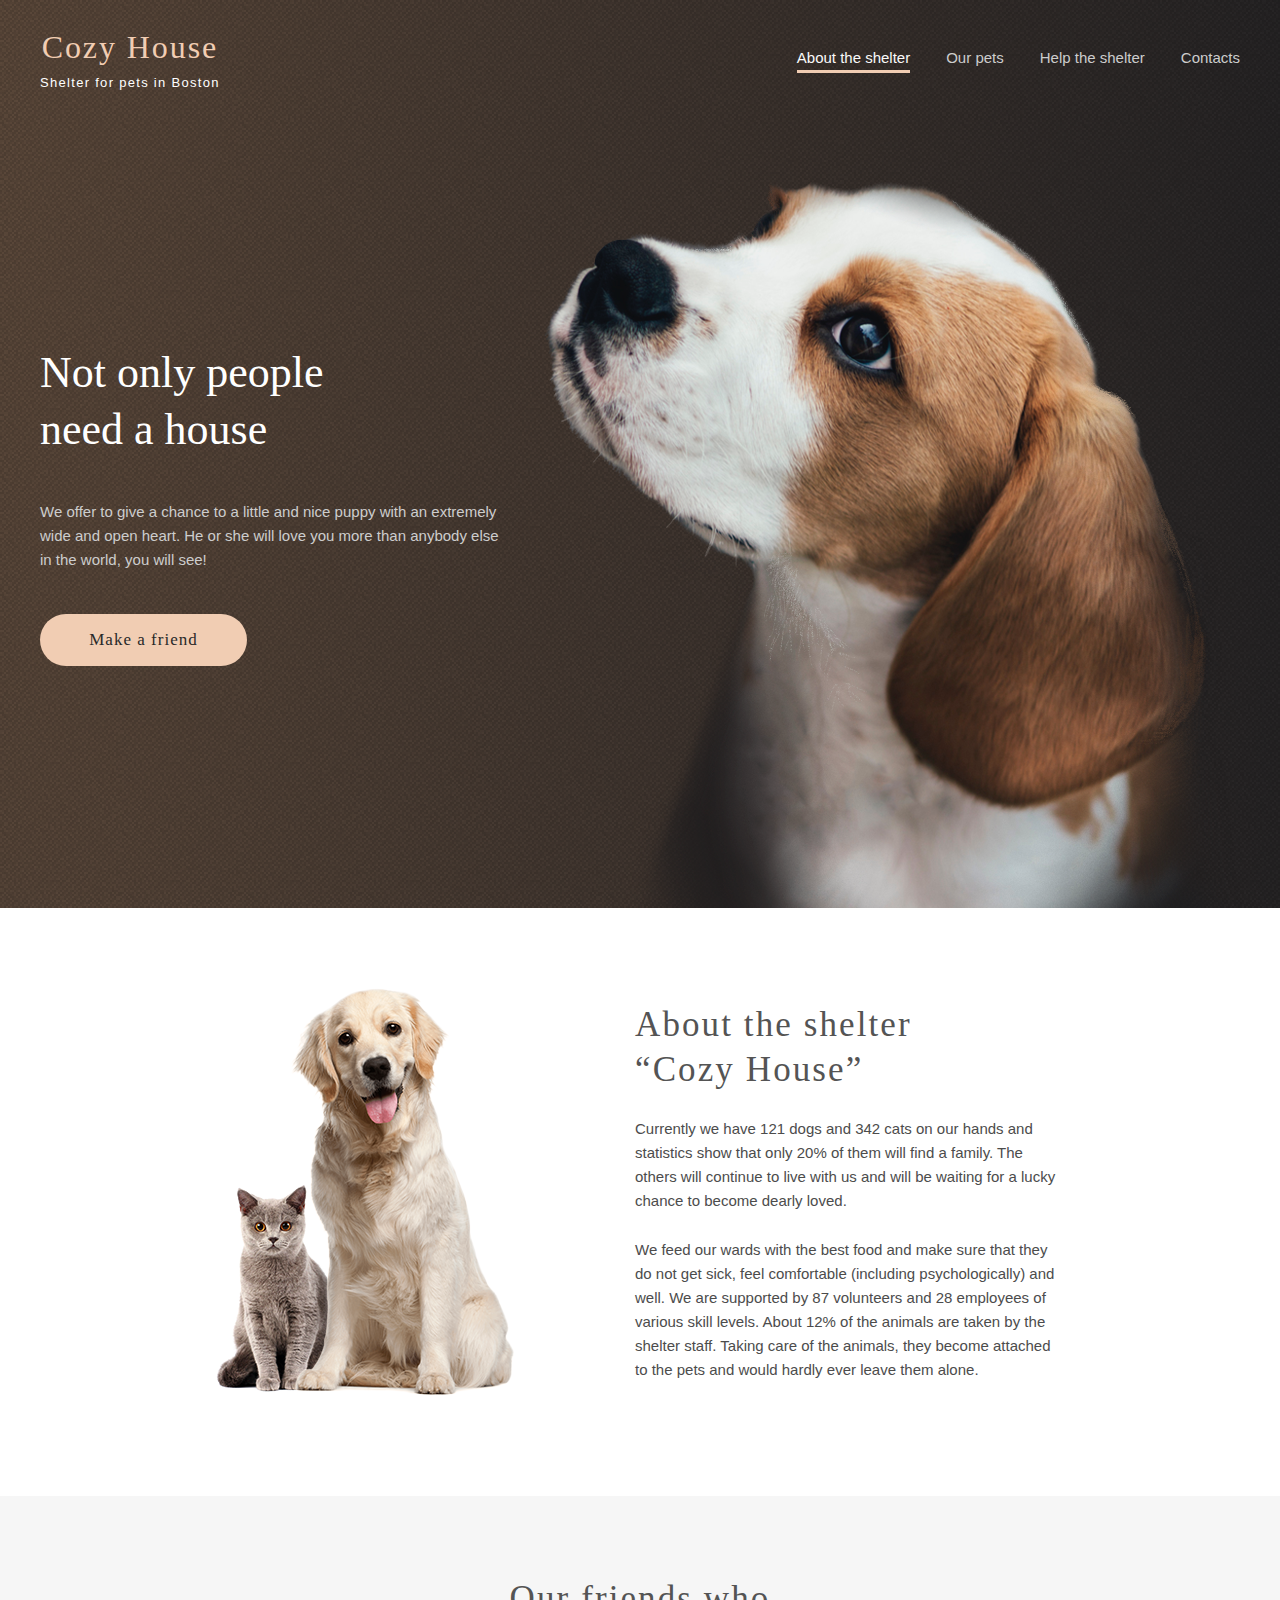
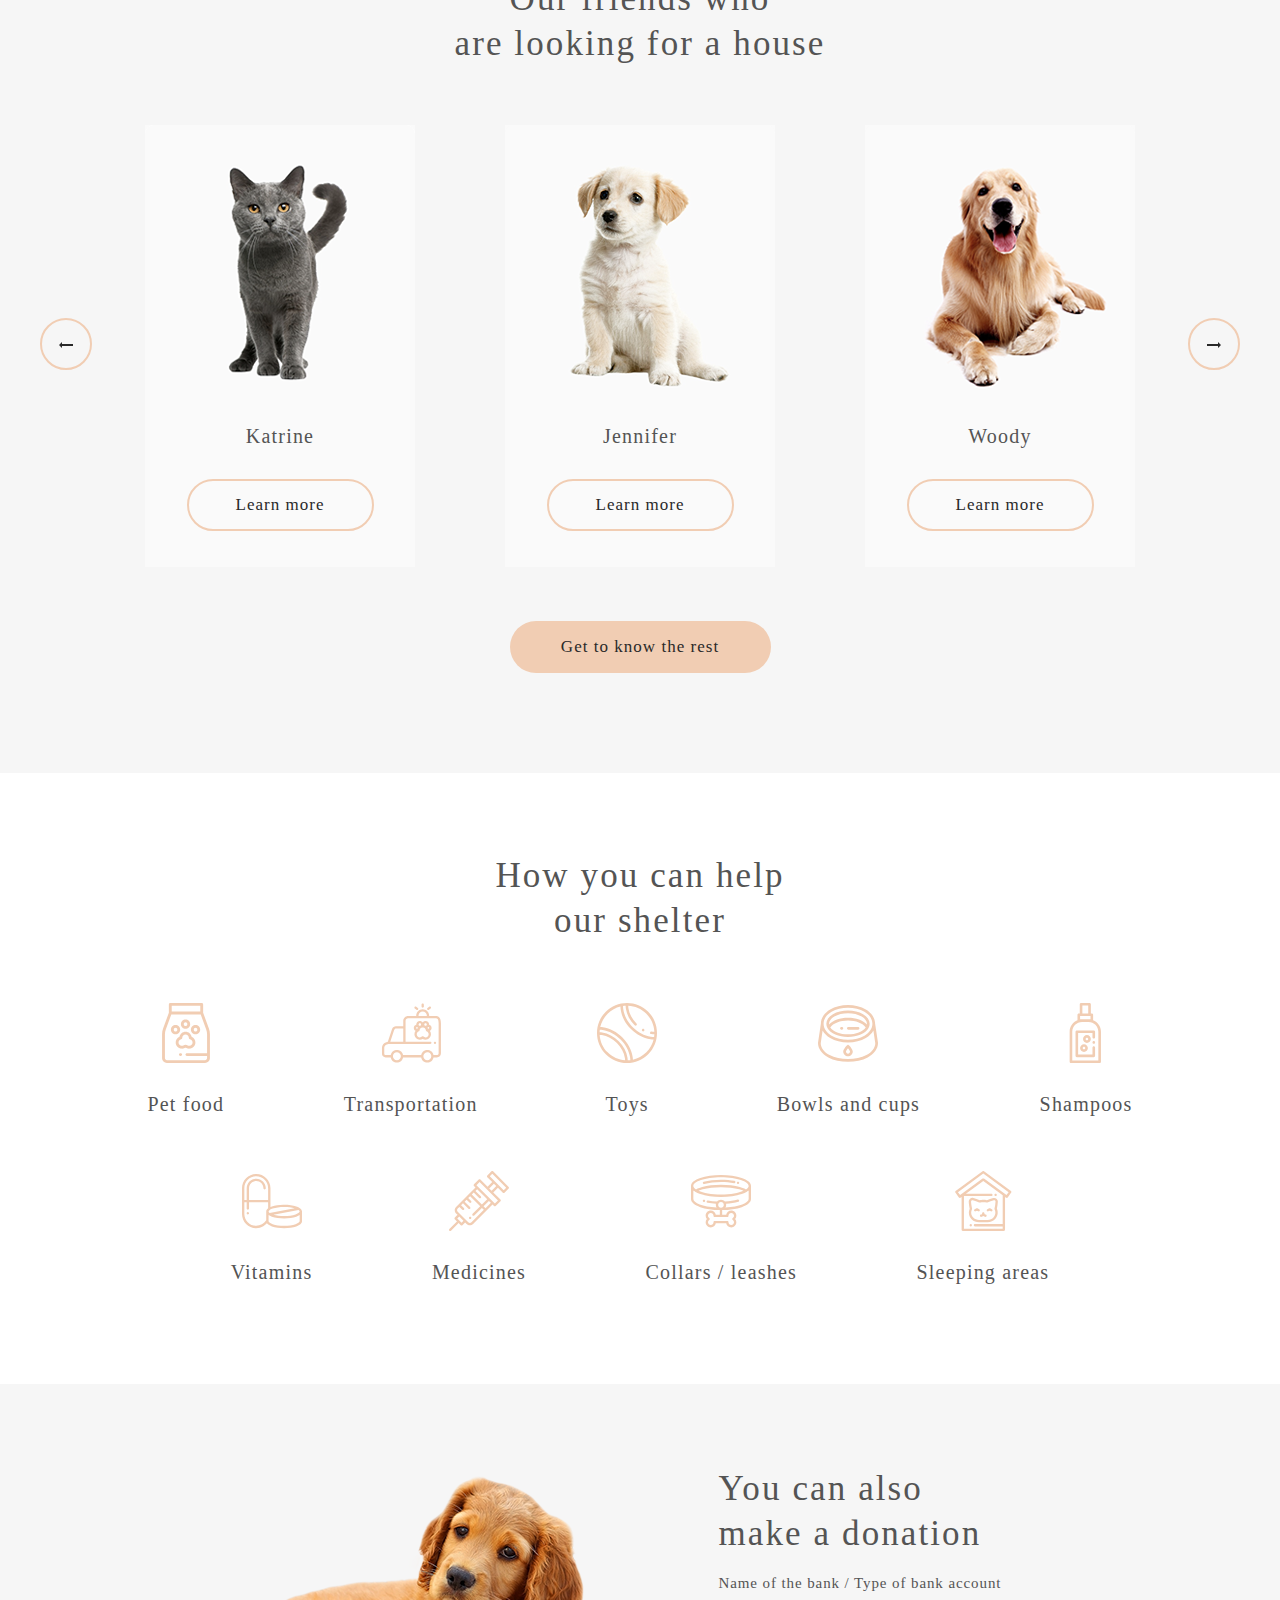
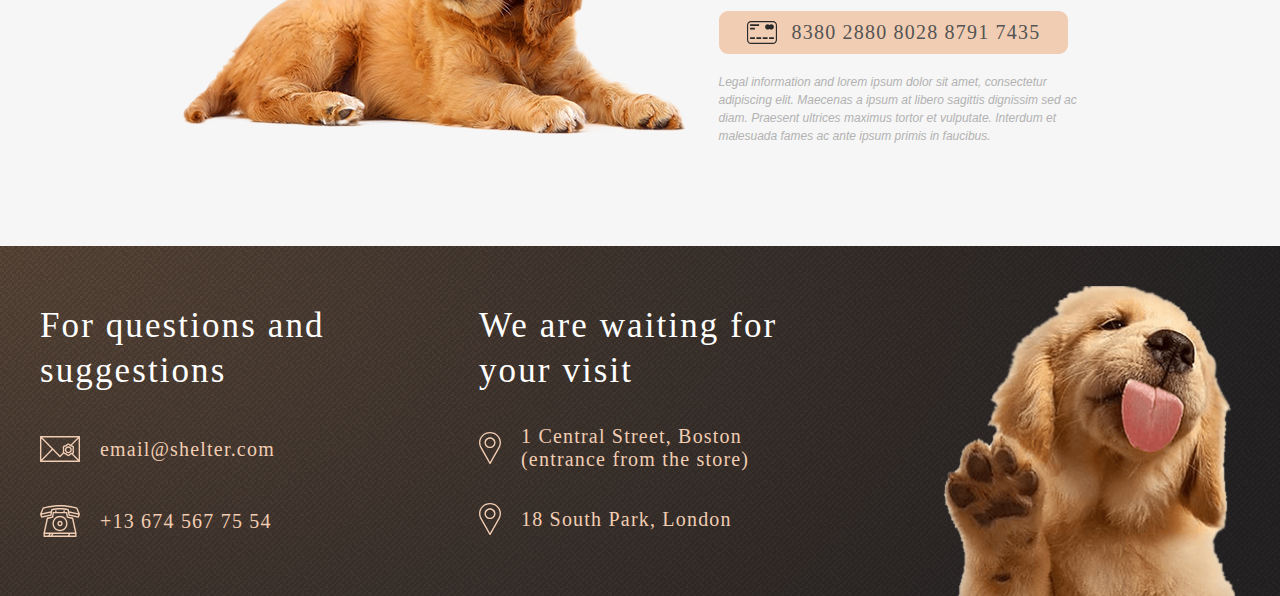
==== pages/main/index.html @ 1580d1a9 "feat: done with entaractivity" ====
<!DOCTYPE html>
<html lang="en">
  <head>
    <meta charset="UTF-8" />
    <meta http-equiv="X-UA-Compatible" content="IE=edge" />
    <meta name="viewport" content="width=device-width, initial-scale=1.0" />
    <link rel="stylesheet" type="text/css" href="style.css" />
    <link rel="icon" type="image/x-icon" href="./images/favicon.ico" />
    <title>Shelter</title>
  </head>
  <body>
    <div class="first-whole-width">
      <div class="main-wrapper">
        <div class="wrapper-first-screen">
          <div class="first-screen">
            <header>
              <div class="logo">
                <a href="#">
                  <h2 class="title">Cozy House</h2>
                  <p class="subtitle">Shelter for pets in Boston</p>
                </a>
              </div>
              <nav>
                <ul>
                  <li class="active">
                    <a href="#">About the shelter</a>
                    <div></div>
                  </li>
                  <li>
                    <a href="../pets/index.html">Our pets</a>
                    <div></div>
                  </li>
                  <li>
                    <a href="#help">Help the shelter</a>
                    <div></div>
                  </li>
                  <li>
                    <a href="#contacts">Contacts</a>
                    <div></div>
                  </li>
                </ul>
              </nav>
            </header>
            <section class="not-only">
              <h1>Not only people need a house</h1>
              <p class="p-large">
                We offer to give a chance to a little and nice puppy with an
                extremely wide and open heart. He or she will love you more than
                anybody else <br />
                in the world, you will see!
              </p>
              <form action="#our-friends">
                <button>Make a friend</button>
              </form>
            </section>
            <div><img src="./images/start-screen-puppy.png" alt="" /></div>
          </div>
        </div>
      </div>

      <main>
        <div class="second-whole-width">
          <div class="wrapper-second-screen">
            <div class="second-screen">
              <section class="about">
                <div>
                  <img
                    src="./images/about-pets.png"
                    alt="a dog with floppy ears and curios cat are looking at you "
                  />
                </div>
                <div>
                  <h3>
                    About the shelter <br />
                    “Cozy House”
                  </h3>
                  <p class="p-large">
                    Currently we have 121 dogs and 342 cats on our hands and
                    statistics show that only 20% of them will find a family.
                    The others will continue to live with us and will be waiting
                    for a lucky chance to become dearly loved.
                  </p>
                  <p class="p-large">
                    We feed our wards with the best food and make sure that they
                    do not get sick, feel comfortable (including
                    psychologically) and well. We are supported by 87 volunteers
                    and 28 employees of various skill levels. About 12% of the
                    animals are taken by the shelter staff. Taking care of the
                    animals, they become attached to the pets and would hardly
                    ever leave them alone.
                  </p>
                </div>
              </section>
            </div>
          </div>
        </div>
        <div class="third-whole-width" id="our-friends">
          <div class="wrapper-third-screen">
            <div class="third-screen">
              <section class="our-friends">
                <h3>Our friends who <br />are looking for a house</h3>
                <div>
                  <button>
                    <img
                      src="./images/Arrow-left.svg"
                      alt="arrow to the left"
                    />
                  </button>
                  <div class="pets">
                    <figure>
                      <div>
                        <img
                          src="./images/pets-katrine.png"
                          alt="nice looking pussy"
                        />
                      </div>

                      <figcaption>
                        <p>Katrine</p>
                        <button>Learn more</button>
                      </figcaption>
                    </figure>
                    <figure>
                      <div>
                        <img
                          src="./images/pets-jennifer.png"
                          alt="nice looking doggy"
                        />
                      </div>
                      <figcaption>
                        <p>Jennifer</p>
                        <button>Learn more</button>
                      </figcaption>
                    </figure>

                    <figure>
                      <div>
                        <img
                          src="./images/pets-woody.png"
                          alt="nice looking dog"
                        />
                      </div>

                      <figcaption>
                        <p>Woody</p>
                        <button>Learn more</button>
                      </figcaption>
                    </figure>
                  </div>
                  <button>
                    <img
                      src="./images/Arrow-right.svg"
                      alt="arrow to the right"
                    />
                  </button>
                </div>
                <form action="../pets/index.html">
                  <button>Get to know the rest</button>
                </form>
              </section>
            </div>
          </div>
        </div>
        <div class="fourth-whole-width" id="help">
          <div class="wrapper-fourth-screen">
            <div class="fourth-screen">
              <h3>
                How you can help<br />
                our shelter
              </h3>
              <ul>
                <li>
                  <img src="./images/icon-pet-food.svg" alt="" />
                  <h4>Pet food</h4>
                </li>
                <li>
                  <img src="./images/icon-transportation.svg" alt="" />
                  <h4>Transportation</h4>
                </li>
                <li>
                  <img src="./images/icon-toys.svg" alt="" />
                  <h4>Toys</h4>
                </li>
                <li>
                  <img src="./images/icon-bowls-and-cups.svg" alt="" />
                  <h4>Bowls and cups</h4>
                </li>
                <li>
                  <img src="./images/icon-shampoos.svg" alt="" />
                  <h4>Shampoos</h4>
                </li>

                <li>
                  <img src="./images/icon-vitamins.svg" alt="" />
                  <h4>Vitamins</h4>
                </li>
                <li>
                  <img src="./images/icon-medicines.svg" alt="" />
                  <h4>Medicines</h4>
                </li>
                <li>
                  <img src="./images/icon-collars-leashes.svg" alt="" />
                  <h4>Collars / leashes</h4>
                </li>
                <li>
                  <img src="./images/icon-sleeping-area.svg" alt="" />
                  <h4>Sleeping areas</h4>
                </li>
              </ul>
            </div>
          </div>
        </div>
        <div class="fifth-whole-width">
          <div class="wrapper-fifth-screen">
            <div class="fifth-screen">
              <section>
                <div>
                  <img src="./images/donation-dog.png" alt="nice doggy" />
                </div>
                <div>
                  <h3>
                    You can also <br />
                    make a donation
                  </h3>
                  <h5>Name of the bank / Type of bank account</h5>
                  <a href="#">
                    <div class="card">
                      <img
                        src="./images/credit-card.svg"
                        alt="credit card icon"
                      />
                      <p class="card-p">8380 2880 8028 8791 7435</p>
                    </div>
                  </a>
                  <p class="legal">
                    Legal information and lorem ipsum dolor sit amet,
                    consectetur adipiscing elit. Maecenas a ipsum at libero
                    sagittis dignissim sed ac diam. Praesent ultrices maximus
                    tortor et vulputate. Interdum et malesuada fames ac ante
                    ipsum primis in faucibus.
                  </p>
                </div>
              </section>
            </div>
          </div>
        </div>
      </main>
      <div class="sixth-whole-width">
        <footer class="wrapper-sixth-screen" id="contacts">
          <div class="sixth-screen">
            <div>
              <h3>For questions and suggestions</h3>
              <address class="address1">
                <a href="mailto:email@shelter.com" target="_blank">
                  <img src="./images/icon-email.svg" alt="email icon" />
                  <p>email@shelter.com</p>
                </a>
                <a href="tel:+136745677554">
                  <img src="./images/icon-phone.svg" alt="telephone icon" />
                  <p>+13 674 567 75 54</p>
                </a>
              </address>
            </div>

            <div>
              <h3>We are waiting for your visit</h3>
              <address class="address2">
                <a
                  href="http://maps.google.com/?q=1200 Pennsylvania Ave SE, Washington, District of Columbia, 20003"
                >
                  <img src="./images/icon-marker.svg" alt="email icon" />
                  <p>1 Central Street, Boston (entrance from the store)</p>
                </a>
                <a
                  href="http://maps.google.com/?q=1200 Pennsylvania Ave SE, Washington, District of Columbia, 20003"
                >
                  <img src="./images/icon-marker.svg" alt="telephone icon" />
                  <p>18 South Park, London</p>
                </a>
              </address>
            </div>
          </div>
          <img src="./images/footer-puppy.png" alt="sweety puppy pic" />
        </footer>
      </div>
    </div>
  </body>
</html>
---- pages/main/style.css ----
*,
::before,
::after {
  box-sizing: border-box;
}

html {
  scroll-behavior: smooth;
}

a {
  text-decoration: none;
}

body {
  width: 100%;
  padding: 0;
  margin: 0;
}

.wrapper-first-screen {
  height: 908px;
  width: 1280px;
}

.first-screen button {
  background-color: #f1cdb3;
  border-radius: 100px;
  width: 207px;
  height: 52px;

  border: none;
  padding: 0;

  cursor: pointer;

  font-family: Georgia, "Times New Roman", Times, serif;
  font-style: normal;
  font-weight: 400;
  font-size: 17px;
  line-height: 22px;

  letter-spacing: 0.06em;

  color: #292929;
  transition: all;
  transition-duration: 300ms;
}

.first-screen button:hover {
  background-color: #fddcc4;
}

.first-screen button:active {
  transform: translateY(2px);
}

.first-screen :where(h1, h3, h4) {
  font-style: normal;
  font-weight: 400;
  color: #ffffff;
}

h1,
h2,
h3,
h4,
h5 {
  font-style: normal;
  font-weight: 400;
  color: #545454;
  padding: 0;
  margin: 0;
}

h2,
h1 {
  font-size: 44px;
  line-height: 57px;

  font-family: Georgia, "Times New Roman", Times, serif;
}

h3 {
  font-size: 35px;
  line-height: 45px;

  letter-spacing: 0.06em;
  font-family: Georgia, "Times New Roman", Times, serif;
}

h4 {
  font-size: 20px;
  line-height: 23px;
  letter-spacing: 0.06em;
  font-family: Georgia, "Times New Roman", Times, serif;
}

h5 {
  font-size: 15px;
  line-height: 17px;
  letter-spacing: 0.06em;
  font-family: Georgia, "Times New Roman", Times, serif;
}

p {
  font-family: Arial, Helvetica, sans-serif;
  font-style: italic;
  font-weight: 400;
  font-size: 12px;
  line-height: 18px;
  color: #4c4c4c;
  padding: 0;
  margin: 0;
}

.p-large {
  font-style: normal;
  font-weight: 400;
  font-size: 15px;
  line-height: 24px;
  color: #4c4c4c;
  padding: 0;
  margin: 0;
}

.first-screen p {
  font-family: Arial, Helvetica, sans-serif;
  font-style: italic;
  font-weight: 400;
  font-size: 12px;
  line-height: 18px;
  color: #b2b2b2;
}

.first-screen .p-large {
  font-style: normal;
  font-weight: 400;
  font-size: 15px;
  line-height: 24px;
  color: #cdcdcd;
}

.first-whole-width {
  background: url(./images/noise.png),
    radial-gradient(100% 215.42% at 0% 0%, #5b483a 0%, #262425 100%)
      /* warning: gradient uses a rotation that is not supported by CSS and may not behave as expected */,
    #211f20;
}

.second-whole-width {
  background-color: #ffffff;
  display: flex;
  justify-content: center;
}

.third-whole-width {
  background-color: #f6f6f6;
  display: flex;
  justify-content: center;
}

.fourth-whole-width {
  background-color: #ffffff;
  display: flex;
  justify-content: center;
}

.fifth-whole-width {
  background-color: #f6f6f6;
  display: flex;
  justify-content: center;
}

.sixth-whole-width {
  display: flex;
  justify-content: center;
  background: url(./images/noise.png),
    radial-gradient(100% 215.42% at 0% 0%, #5b483a 0%, #262425 100%) #211f20;
}

.first-screen {
  padding: 30px 40px 0 40px;

  position: relative;
  height: 100%;
  display: flex;
  flex-flow: column wrap;
  justify-content: space-between;
}

header {
  display: flex;
  flex-flow: row wrap;
  justify-content: space-between;
}

.not-only h1 {
  font-family: Georgia, "Times New Roman", Times, serif;
  font-style: normal;
  font-weight: 400;
  font-size: 44px;
  line-height: 130%;

  color: #ffffff;
}

.not-only .p-large {
  font-family: Arial, Helvetica, sans-serif;
  font-style: normal;
  font-weight: 400;
  font-size: 15px;
  line-height: 24px;

  color: #cdcdcd;
}

nav a {
  text-decoration: none;

  font-family: "Georgia";
  font-style: italic;
  font-weight: 400;
  font-size: 22px;
  line-height: 29px;

  color: #cdcdcd;
}

li {
  list-style: none;
}

header ul {
  display: flex;
  gap: 36px;
  justify-content: space-between;
}

.first-screen img {
  bottom: 0;
  right: 38px;
  position: absolute;
  width: 698px;
  height: 728px;
}

.subtitle {
  font-family: Arial, Helvetica, sans-serif;
  font-style: normal;
  font-weight: 400;
  font-size: 13px;
  line-height: 15px;

  letter-spacing: 0.1em;

  color: #ffffff;
  padding: 0;
  margin: 0;
}

.logo a {
  display: flex;
  flex-flow: column wrap;
  gap: 10px;
  align-items: center;
}

.our-friends form button:hover {
  background: #fddcc4;
}

.our-friends form button:active {
  transform: translateY(2px);
}

nav a {
  text-decoration: none;

  font-family: Arial, Helvetica, sans-serif;
  font-style: normal;
  font-weight: 400;
  font-size: 15px;
  line-height: 24px;

  color: #cdcdcd;
  transition: all;
  transition-duration: 300ms;
}

nav li:hover a {
  color: #fafafa;
}

nav li:nth-child(1) a {
  color: #fafafa;
}

nav div {
  transition: all;
  transition-duration: 400ms;
  background: #f1cdb3;
  height: 3px;
  opacity: 0;
}

nav li:hover div {
  opacity: 1;
}

nav li:nth-child(1) div {
  opacity: 1;
}

.wrapper-first-screen .p-large {
  width: 460px;
  height: 72px;
}

.wrapper-first-screen h1 {
  width: 310px;
  height: 114px;
}

.wrapper-first-screen section {
  margin: 0;
  padding: 0;
  display: flex;
  flex-flow: column wrap;

  gap: 42px;
  margin-bottom: -12px;
}

.wrapper-first-screen h1 {
  margin: 0;
  padding: 0;
}

.wrapper-first-screen .p-large {
  margin: 0;
  padding: 0;
}

.wrapper-second-screen {
  padding-top: 80px;
  height: 588px;
  width: 1280px;
}

.second-screen section {
  display: flex;
  align-items: center;
  justify-content: center;
  gap: 112px;
}

.second-screen section div:nth-child(2) {
  height: 380px;
  width: 430px;
  display: flex;
  flex-flow: column wrap;
  gap: 25px;
}

.second-screen section div:nth-child(1) {
  height: 408px;
  width: 308px;
}

.wrapper-third-screen {
  height: 877px;
  width: 1280px;
  background: #f6f6f6;
}

.third-screen div button {
  background-color: transparent;
  width: 52px;
  height: 52px;
  border-radius: 100%;

  border: 2px solid #f1cdb3;

  cursor: pointer;

  transition: all;
  transition-duration: 300ms;
  margin-top: -5px;
}

.third-screen div button:hover {
  background-color: #fddcc4;
  border: 2px solid #fddcc4;
}

.third-screen div button:active {
  transform: translateY(2px);
}

.third-screen section form > button {
  background-color: #f1cdb3;
  border-radius: 100px;
  width: 261px;
  height: 52px;

  border: none;
  padding: 0;

  cursor: pointer;
  font-family: Georgia, "Times New Roman", Times, serif;
  font-style: normal;
  font-weight: 400;
  font-size: 17px;
  line-height: 22px;
  letter-spacing: 0.06em;
  color: #292929;
  transition: all;
  transition-duration: 300ms;
  margin-top: -5.5px;
}

.third-screen section > button:hover {
  background-color: #fddcc4;
}

.third-screen section {
  display: flex;
  flex-flow: column nowrap;
  justify-content: center;
  align-items: center;
  gap: 43px;
}

.third-screen section > div {
  display: flex;
  flex-flow: row nowrap;
  justify-items: center;
  align-items: center;
  gap: 13px;
}

.pets {
  display: flex;
  flex-flow: row nowrap;
  gap: 10px;
}

figcaption p {
  font-family: Georgia, "Times New Roman", Times, serif;
  font-style: normal;
  font-weight: 400;
  font-size: 20px;
  line-height: 23px;
  color: #545454;
  text-align: center;
  letter-spacing: 0.06em;
}

.pets figure {
  display: flex;
  flex-flow: column nowrap;
  justify-items: center;
  align-items: center;
  gap: 26px;
  transition: all;
  transition-duration: 300ms;
  background-color: #fafafa;
}

.pets figcaption {
  display: flex;
  flex-flow: column nowrap;
  gap: 27px;
}

.pets figcaption button {
  margin-bottom: 36px;
}

.pets figure:hover {
  box-shadow: rgba(17, 17, 26, 0.1) 0px 1px 0px,
    rgba(17, 17, 26, 0.1) 0px 8px 24px, rgba(17, 17, 26, 0.1) 0px 16px 48px;
}

.pets figcaption > button {
  width: 187px;
  height: 52px;
  color: #292929;
  font-family: Georgia, "Times New Roman", Times, serif;
  font-style: normal;
  font-weight: 400;
  font-size: 17px;
  line-height: 22px;
  border: 2px solid #f1cdb3;
  border-radius: 100px;
  margin-top: 4px;

  letter-spacing: 0.06em;
}

.third-screen h3 {
  width: 400px;
  text-align: center;
  margin-top: 80px;
}

.wrapper-fourth-screen {
  height: 611px;
  width: 1280px;
}

.wrapper-fourth-screen h3 {
  text-align: center;
  margin-bottom: 60px;
  margin-top: 80px;
}

.wrapper-fourth-screen ul {
  display: flex;
  flex-flow: row wrap;
  column-gap: 119.5px;
  justify-content: center;
  row-gap: 55px;

  padding: 0 50px 0 50px;
}
.wrapper-fourth-screen li {
  display: flex;
  flex-flow: column nowrap;
  align-items: center;
  justify-content: start;
  gap: 30px;
}

.wrapper-fourth-screen img {
  height: 60px;
  width: 60px;
}

.wrapper-fifth-screen {
  width: 1280px;
  height: 462px;
  background: #f6f6f6;
}

.card-p {
  font-family: Georgia, "Times New Roman", Times, serif;
  font-style: normal;
  font-weight: 400;
  font-size: 20px;
  line-height: 23px;

  letter-spacing: 0.06em;

  color: #545454;
}

.legal {
  font-family: Arial, Helvetica, sans-serif;
  font-style: italic;
  font-weight: 400;
  font-size: 12px;
  line-height: 18px;
  width: 380px;
  height: 72px;
  text-align: left;

  color: #b2b2b2;
}

.wrapper-fifth-screen section {
  display: flex;
  flex-flow: row nowrap;
  justify-content: center;
  gap: 31px;
  align-items: center;
}

.wrapper-fifth-screen img {
  margin-top: 5px;
  margin-left: 1px;
}

.fifth-screen {
  padding-top: 81.5px;
}

.wrapper-fifth-screen section div:nth-child(2) {
  display: flex;
  flex-flow: column nowrap;

  gap: 19.3px;
}

.card {
  display: flex;
  gap: 15px;
  justify-content: center;
  align-items: center;
  background-color: #f1cdb3;
  border-radius: 9px;
  width: 349px;
  height: 43px;
}

.card img {
  margin-top: 0px;
}

.sixth-screen {
  display: flex;

  gap: 137px;
}

/* .wrapper-sixth-screen {
} */

.wrapper-sixth-screen {
  width: 1280px;
  height: 350px;
}
footer > img {
  position: absolute;
  right: 40px;
  bottom: 0;
}

footer {
  position: relative;
}

footer h3 {
  height: 90px;
  width: 300px;
  font-family: Georgia, "Times New Roman", Times, serif;
  font-style: normal;
  font-weight: 400;
  font-size: 35px;
  line-height: 45px;

  letter-spacing: 0.06em;

  color: #ffffff;
}

footer p {
  font-family: Georgia, "Times New Roman", Times, serif;
  font-style: normal;
  font-weight: 400;
  font-size: 20px;
  line-height: 23px;

  letter-spacing: 0.06em;

  color: #f1cdb3;
}

footer address > a {
  display: flex;
  gap: 20px;

  align-items: center;
}

.sixth-screen > div {
  padding: 57px 0px 0px 40px;
  display: flex;
  flex-flow: column wrap;
  gap: 40px;
  width: 302px;
}

.sixth-screen > div:nth-child(2) {
  justify-content: center;
  gap: 32px;
}
/*
.sixth-screen address > div:nth-child(1) {
  margin-bottom: -14px;
} */

.address1 {
  display: flex;
  flex-flow: column wrap;
  gap: 40px;
}

.address2 {
  display: flex;
  flex-flow: column wrap;
  gap: 32px;
}

.main-wrapper {
  display: flex;
  flex-flow: column;
  align-items: center;

  width: 100%;
}

h2.title {
  font-family: Georgia, "Times New Roman", Times, serif;
  font-style: normal;
  font-weight: 400;
  font-size: 32px;
  line-height: 35px;

  letter-spacing: 0.06em;
  height: auto;
  width: auto;

  color: #f1cdb3;
  padding: 0;
  margin: 0;
}

p.subtitle {
  font-family: Arial, Helvetica, sans-serif;
  font-style: normal;
  font-weight: 400;
  font-size: 13px;
  line-height: 15px;

  letter-spacing: 0.1em;

  color: #ffffff;
  padding: 0;
  margin: 0;
}

.logo {
  display: flex;
  flex-flow: column wrap;

  align-items: center;
  justify-content: center;
}

address a {
  transition: all;
  transition-duration: 300ms;

  color: #f1cdb3;
}

address a:hover {
  scale: 105%;
  text-decoration: underline #f1cdb3;
}
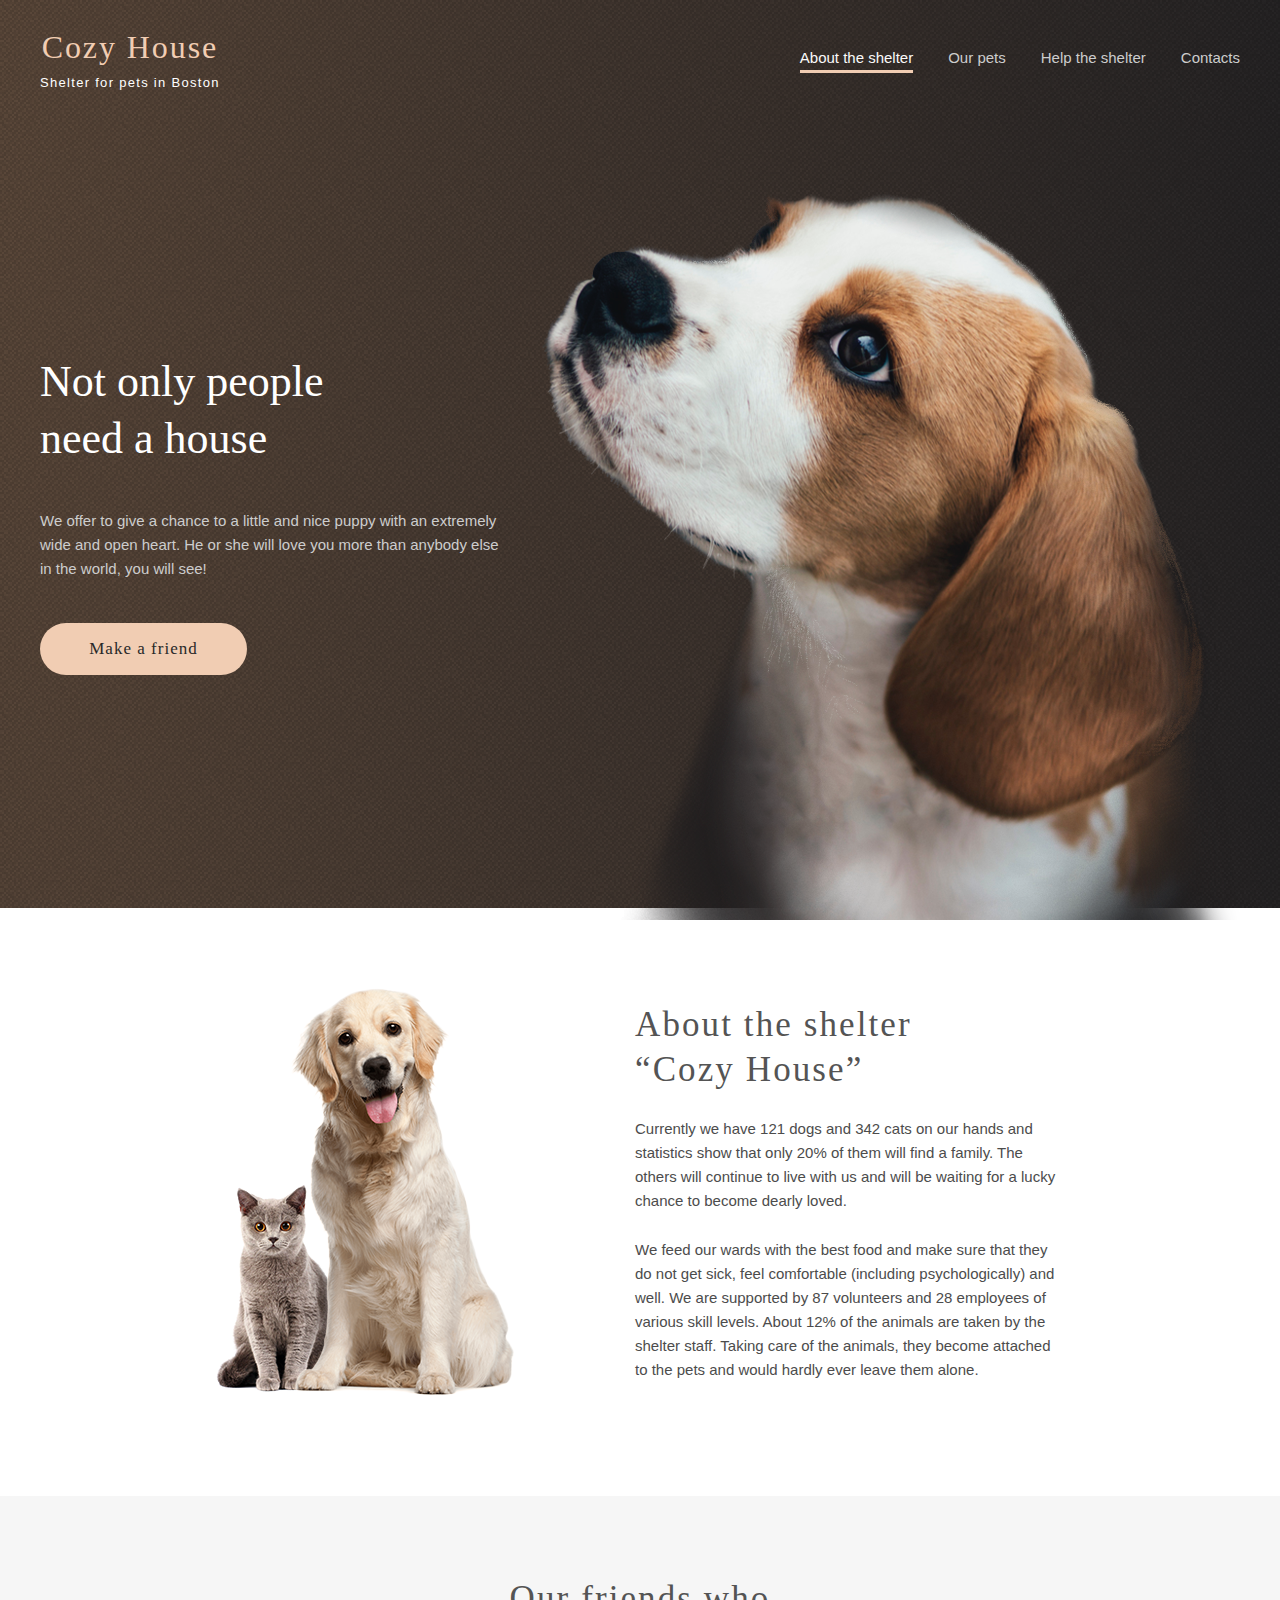
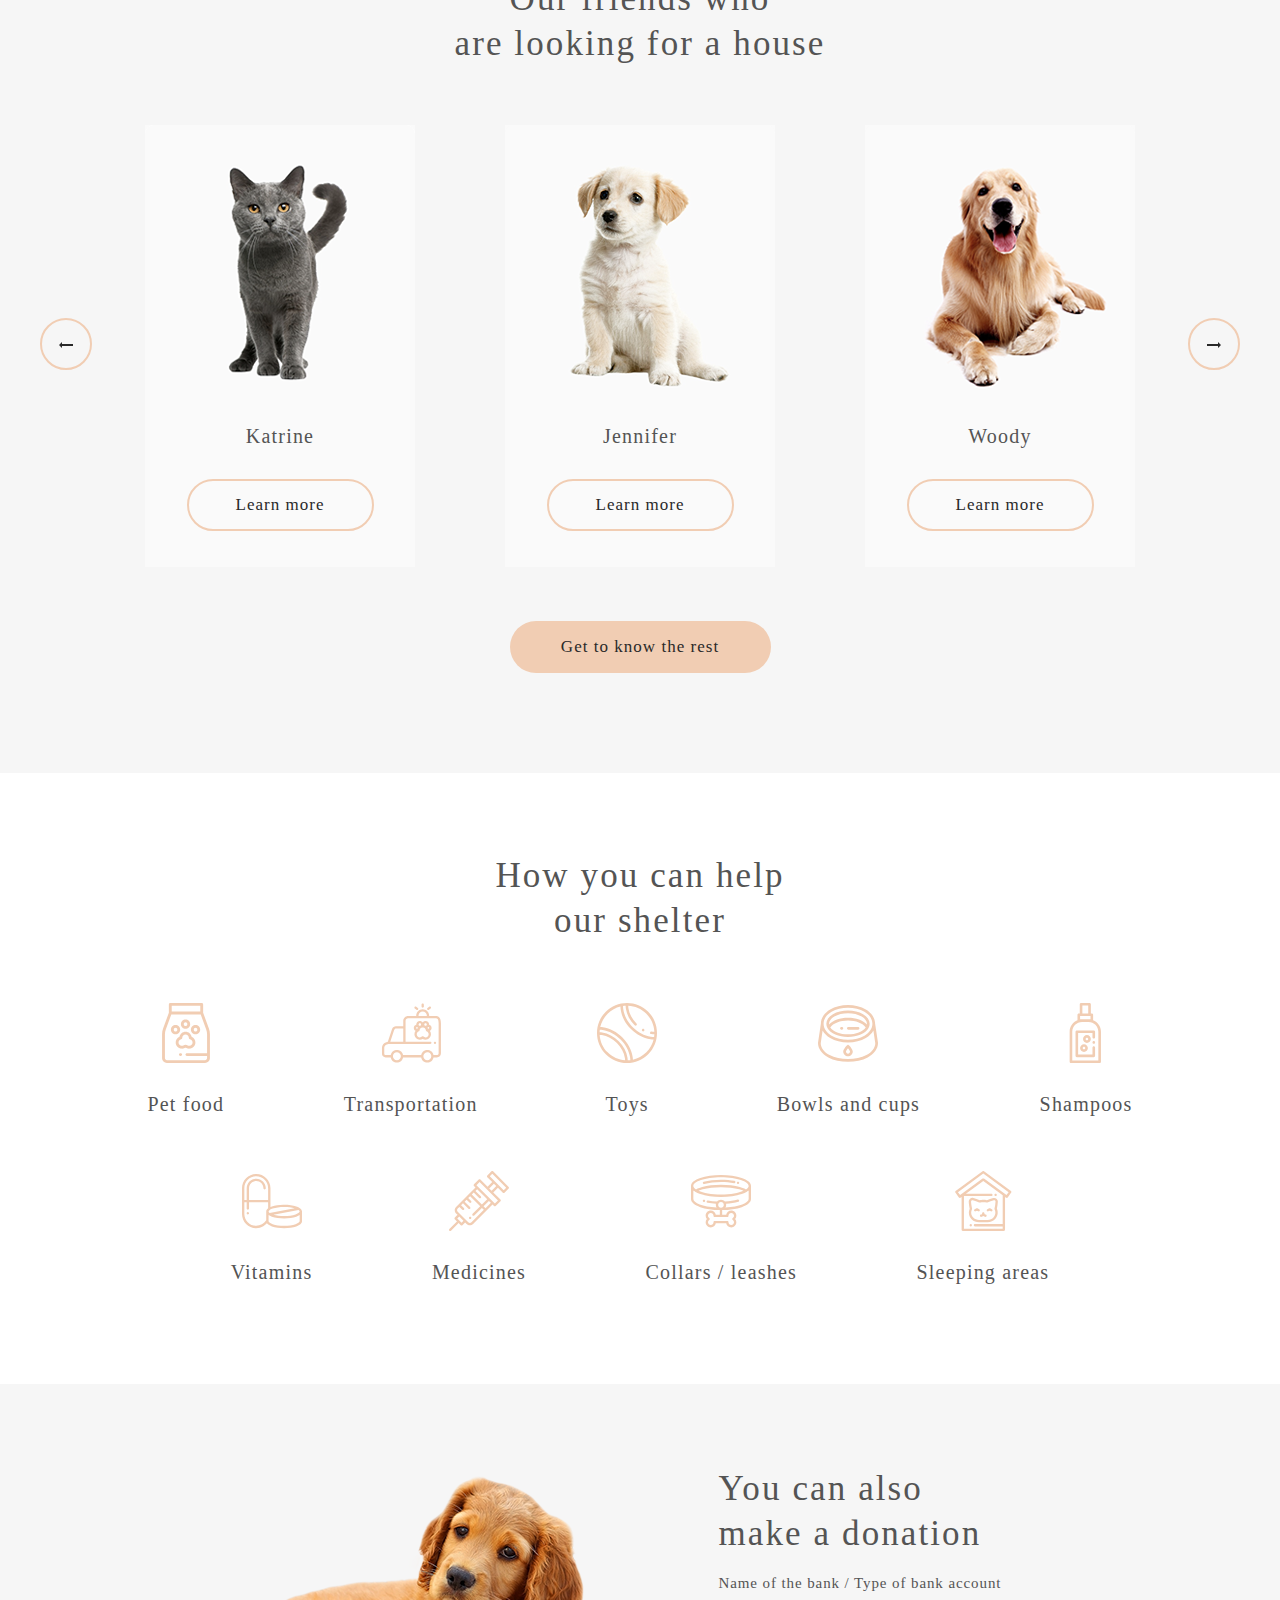
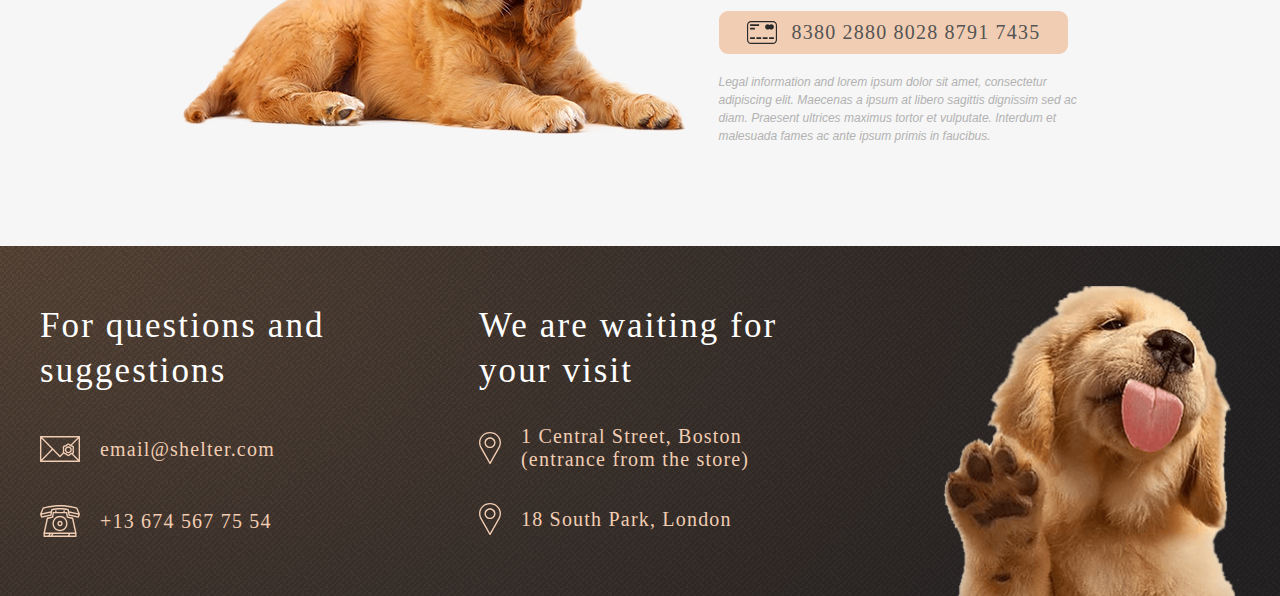
==== commit 1f38d377: "yeah" ====
--- a/pages/main/index.html
+++ b/pages/main/index.html
@@ -10,52 +10,50 @@
   </head>
   <body>
     <div class="first-whole-width">
-      <div class="main-wrapper">
-        <div class="wrapper-first-screen">
-          <div class="first-screen">
-            <header>
-              <div class="logo">
-                <a href="#">
-                  <h2 class="title">Cozy House</h2>
-                  <p class="subtitle">Shelter for pets in Boston</p>
-                </a>
-              </div>
-              <nav>
-                <ul>
-                  <li class="active">
-                    <a href="#">About the shelter</a>
-                    <div></div>
-                  </li>
-                  <li>
-                    <a href="../pets/index.html">Our pets</a>
-                    <div></div>
-                  </li>
-                  <li>
-                    <a href="#help">Help the shelter</a>
-                    <div></div>
-                  </li>
-                  <li>
-                    <a href="#contacts">Contacts</a>
-                    <div></div>
-                  </li>
-                </ul>
-              </nav>
-            </header>
-            <section class="not-only">
-              <h1>Not only people need a house</h1>
-              <p class="p-large">
-                We offer to give a chance to a little and nice puppy with an
-                extremely wide and open heart. He or she will love you more than
-                anybody else <br />
-                in the world, you will see!
-              </p>
-              <form action="#our-friends">
-                <button>Make a friend</button>
-              </form>
-            </section>
-            <div><img src="./images/start-screen-puppy.png" alt="" /></div>
-          </div>
-        </div>
+      <div class="first-screen">
+        <header>
+          <div class="logo">
+            <a href="#">
+              <h2 class="title">Cozy House</h2>
+              <p class="subtitle">Shelter for pets in Boston</p>
+            </a>
+          </div>
+          <nav>
+            <ul>
+              <li class="active">
+                <a href="#">About the shelter</a>
+                <div></div>
+              </li>
+              <li>
+                <a href="../pets/index.html">Our pets</a>
+                <div></div>
+              </li>
+              <li>
+                <a href="#help">Help the shelter</a>
+                <div></div>
+              </li>
+              <li>
+                <a href="#contacts">Contacts</a>
+                <div></div>
+              </li>
+            </ul>
+          </nav>
+        </header>
+        <section class="not-only">
+          <div>
+            <h1>Not only people need a house</h1>
+            <p class="p-large">
+              We offer to give a chance to a little and nice puppy with an
+              extremely wide and open heart. He or she will love you more than
+              anybody else <br />
+              in the world, you will see!
+            </p>
+            <form action="#our-friends">
+              <button>Make a friend</button>
+            </form>
+          </div>
+          <div><img src="./images/start-screen-puppy.png" alt="" /></div>
+        </section>
       </div>
 
       <main>
@@ -265,15 +263,11 @@
             <div>
               <h3>We are waiting for your visit</h3>
               <address class="address2">
-                <a
-                  href="http://maps.google.com/?q=1200 Pennsylvania Ave SE, Washington, District of Columbia, 20003"
-                >
+                <a href="https://goo.gl/maps/egJzPvx3kGUcjXBK8" target="_blank">
                   <img src="./images/icon-marker.svg" alt="email icon" />
                   <p>1 Central Street, Boston (entrance from the store)</p>
                 </a>
-                <a
-                  href="http://maps.google.com/?q=1200 Pennsylvania Ave SE, Washington, District of Columbia, 20003"
-                >
+                <a href="https://goo.gl/maps/egJzPvx3kGUcjXBK8" target="_blank">
                   <img src="./images/icon-marker.svg" alt="telephone icon" />
                   <p>18 South Park, London</p>
                 </a>
--- a/pages/main/style.css
+++ b/pages/main/style.css
@@ -18,9 +18,16 @@
   margin: 0;
 }
 
-.wrapper-first-screen {
+.first-screen {
+  display: flex;
+  flex-flow: column;
+  justify-content: space-between;
+  gap: 10.4%;
   height: 908px;
-  width: 1280px;
+  max-width: 1280px;
+  padding: 30px 40px 0;
+  position: relative;
+  margin: auto;
 }
 
 .first-screen button {
@@ -148,6 +155,29 @@
     #211f20;
 }
 
+.not-only div {
+  margin: 0;
+  padding: 0;
+  display: flex;
+  flex-flow: column wrap;
+
+  gap: 42px;
+  margin-bottom: -12px;
+}
+
+@media (max-width: 768px) {
+  .first-screen {
+    display: flex;
+    flex-flow: column;
+    justify-content: space-between;
+    height: 908px;
+    max-width: 1280px;
+    padding: 30px 30px 0;
+    position: relative;
+    margin: auto;
+  }
+}
+
 .second-whole-width {
   background-color: #ffffff;
   display: flex;
@@ -179,16 +209,6 @@
     radial-gradient(100% 215.42% at 0% 0%, #5b483a 0%, #262425 100%) #211f20;
 }
 
-.first-screen {
-  padding: 30px 40px 0 40px;
-
-  position: relative;
-  height: 100%;
-  display: flex;
-  flex-flow: column wrap;
-  justify-content: space-between;
-}
-
 header {
   display: flex;
   flex-flow: row wrap;
@@ -196,6 +216,7 @@
 }
 
 .not-only h1 {
+  margin-top: 35%;
   font-family: Georgia, "Times New Roman", Times, serif;
   font-style: normal;
   font-weight: 400;
@@ -233,16 +254,8 @@
 
 header ul {
   display: flex;
-  gap: 36px;
+  gap: 35px;
   justify-content: space-between;
-}
-
-.first-screen img {
-  bottom: 0;
-  right: 38px;
-  position: absolute;
-  width: 698px;
-  height: 728px;
 }
 
 .subtitle {
@@ -268,6 +281,11 @@
 
 .our-friends form button:hover {
   background: #fddcc4;
+}
+
+.pets figure:hover button {
+  background: #fddcc4;
+  border: #fddcc4;
 }
 
 .our-friends form button:active {
@@ -312,37 +330,28 @@
   opacity: 1;
 }
 
-.wrapper-first-screen .p-large {
+.first-screen .p-large {
   width: 460px;
   height: 72px;
 }
 
-.wrapper-first-screen h1 {
+.first-screen h1 {
   width: 310px;
   height: 114px;
 }
 
-.wrapper-first-screen section {
-  margin: 0;
-  padding: 0;
-  display: flex;
-  flex-flow: column wrap;
-
-  gap: 42px;
-  margin-bottom: -12px;
-}
-
-.wrapper-first-screen h1 {
-  margin: 0;
-  padding: 0;
-}
-
-.wrapper-first-screen .p-large {
-  margin: 0;
-  padding: 0;
-}
-
-.wrapper-second-screen {
+.not-only {
+  display: flex;
+  justify-content: space-between;
+}
+
+.not-only img {
+  max-width: 100%;
+  height: auto;
+  display: block;
+}
+
+.second-screen {
   padding-top: 80px;
   height: 588px;
   width: 1280px;
@@ -544,6 +553,15 @@
   background: #f6f6f6;
 }
 
+.card {
+  transition: all;
+  transition-duration: 300ms;
+}
+
+.card:hover {
+  background-color: #fddcc4;
+}
+
 .card-p {
   font-family: Georgia, "Times New Roman", Times, serif;
   font-style: normal;
@@ -693,14 +711,6 @@
   gap: 32px;
 }
 
-.main-wrapper {
-  display: flex;
-  flex-flow: column;
-  align-items: center;
-
-  width: 100%;
-}
-
 h2.title {
   font-family: Georgia, "Times New Roman", Times, serif;
   font-style: normal;
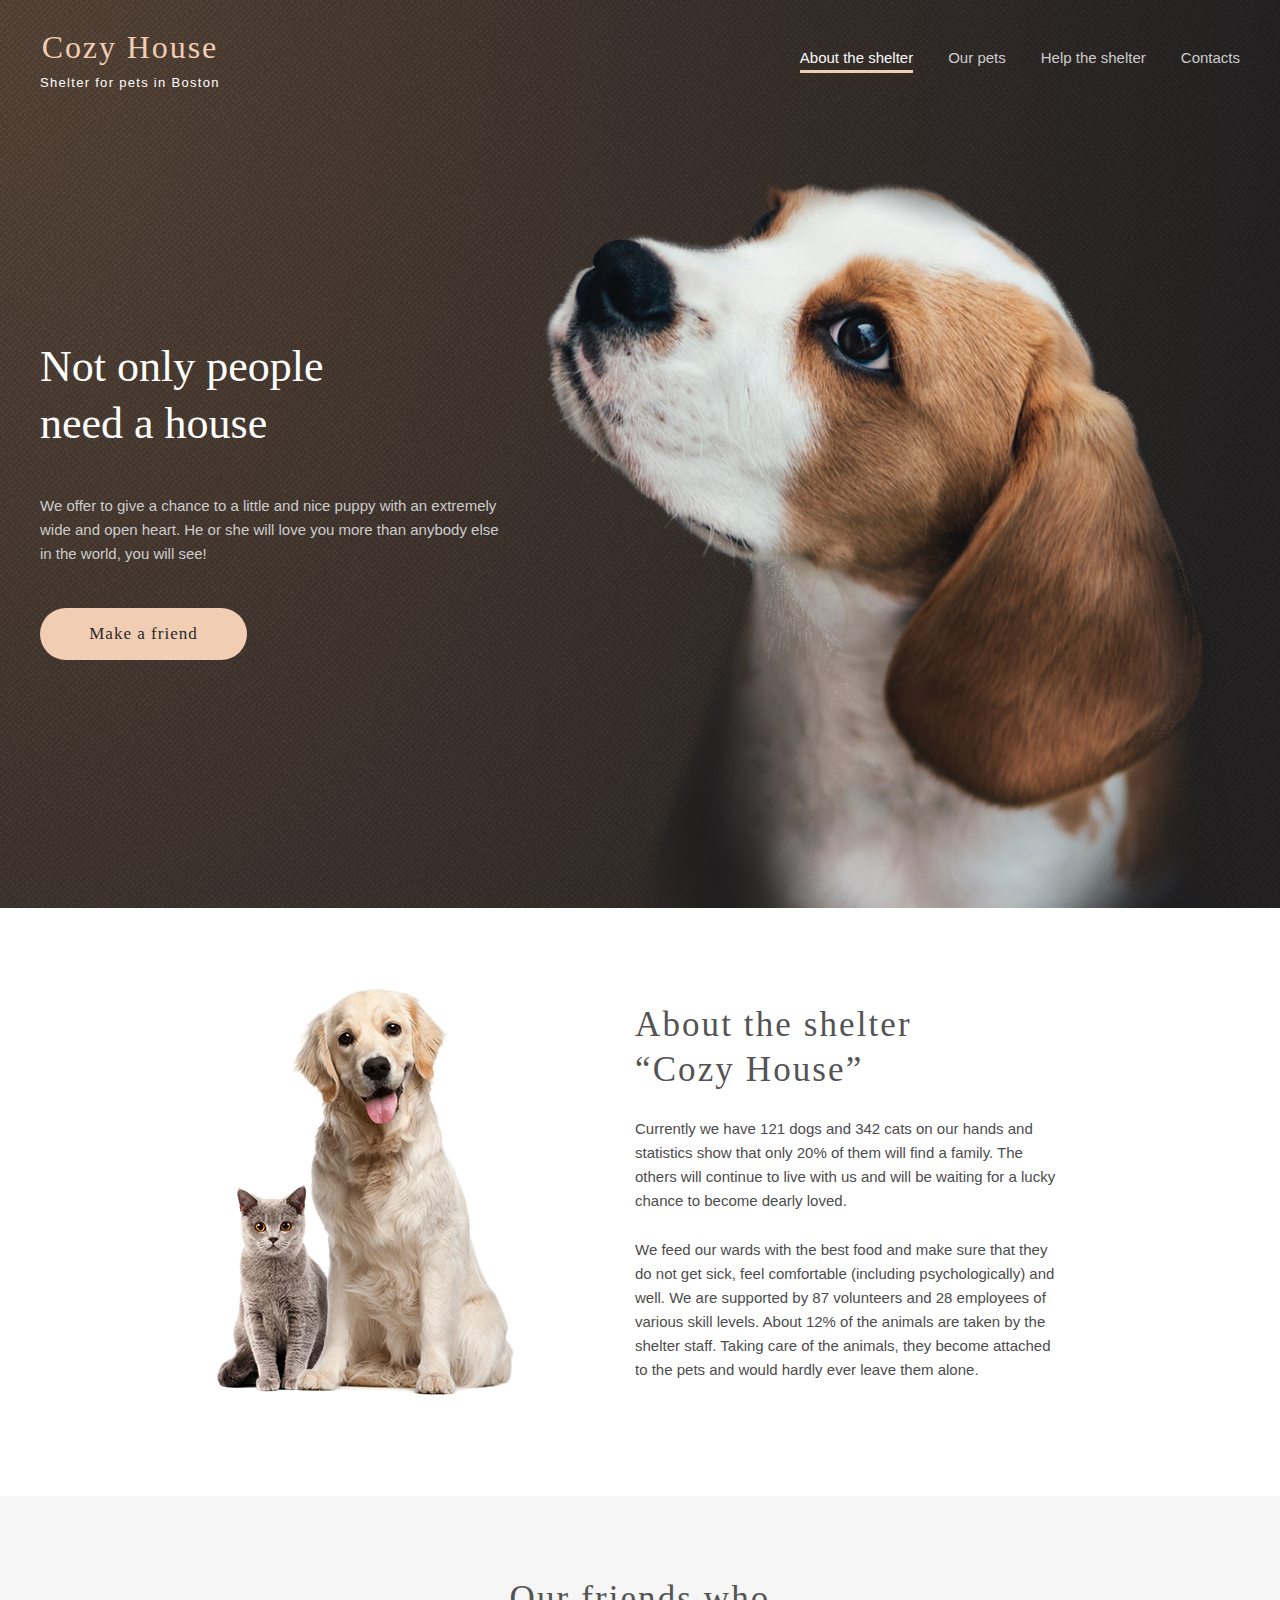
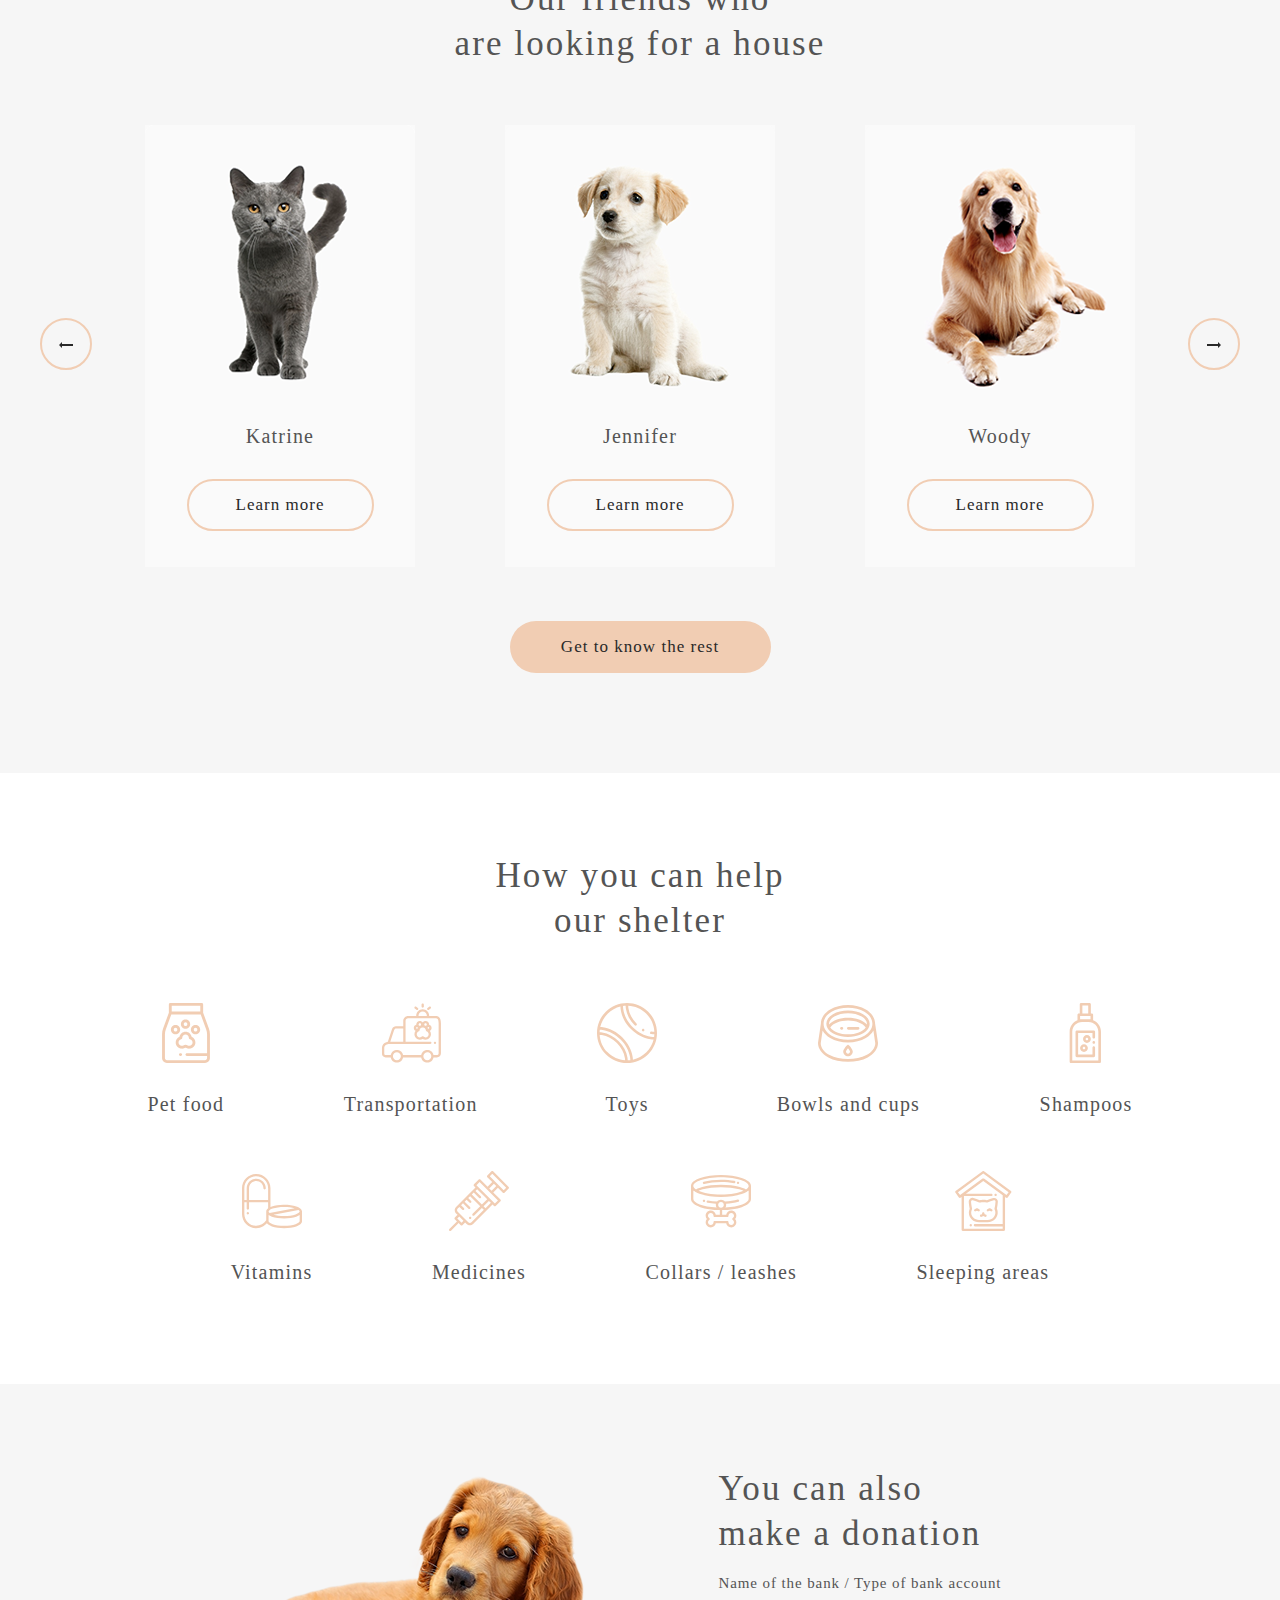
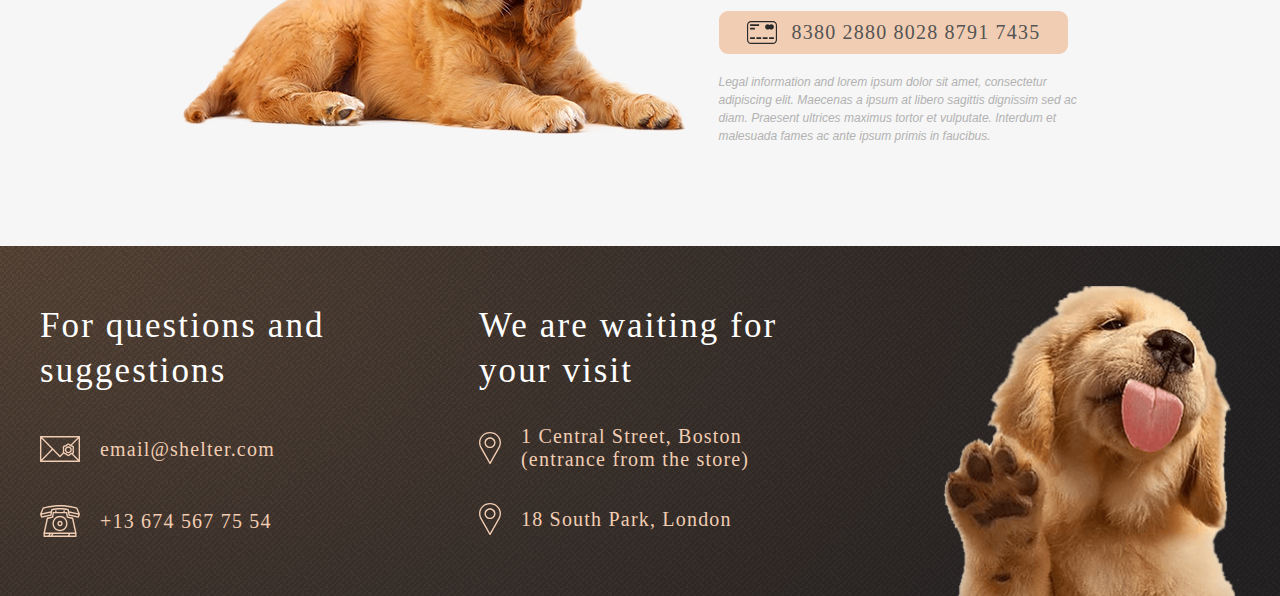
==== commit 7828d33e: "feat: verstka" ====
--- a/pages/main/index.html
+++ b/pages/main/index.html
@@ -37,6 +37,7 @@
                 <div></div>
               </li>
             </ul>
+            <img src="./images/Burger.svg" alt="" />
           </nav>
         </header>
         <section class="not-only">
@@ -45,8 +46,7 @@
             <p class="p-large">
               We offer to give a chance to a little and nice puppy with an
               extremely wide and open heart. He or she will love you more than
-              anybody else <br />
-              in the world, you will see!
+              anybody else in the world, you will see!
             </p>
             <form action="#our-friends">
               <button>Make a friend</button>
@@ -55,228 +55,223 @@
           <div><img src="./images/start-screen-puppy.png" alt="" /></div>
         </section>
       </div>
-
-      <main>
-        <div class="second-whole-width">
-          <div class="wrapper-second-screen">
-            <div class="second-screen">
-              <section class="about">
-                <div>
+    </div>
+
+    <main>
+      <div class="second-whole-width">
+        <div class="wrapper-second-screen">
+          <div class="second-screen">
+            <section class="about">
+              <div>
+                <img
+                  src="./images/about-pets.png"
+                  alt="a dog with floppy ears and curios cat are looking at you "
+                />
+              </div>
+              <div>
+                <h3>
+                  About the shelter <br />
+                  “Cozy House”
+                </h3>
+                <p class="p-large">
+                  Currently we have 121 dogs and 342 cats on our hands and
+                  statistics show that only 20% of them will find a family. The
+                  others will continue to live with us and will be waiting for a
+                  lucky chance to become dearly loved.
+                </p>
+                <p class="p-large">
+                  We feed our wards with the best food and make sure that they
+                  do not get sick, feel comfortable (including psychologically)
+                  and well. We are supported by 87 volunteers and 28 employees
+                  of various skill levels. About 12% of the animals are taken by
+                  the shelter staff. Taking care of the animals, they become
+                  attached to the pets and would hardly ever leave them alone.
+                </p>
+              </div>
+            </section>
+          </div>
+        </div>
+      </div>
+      <div class="third-whole-width" id="our-friends">
+        <div class="wrapper-third-screen">
+          <div class="third-screen">
+            <section class="our-friends">
+              <h3>Our friends who <br />are looking for a house</h3>
+              <div>
+                <button>
+                  <img src="./images/Arrow-left.svg" alt="arrow to the left" />
+                </button>
+                <div class="pets">
+                  <figure>
+                    <div>
+                      <img
+                        src="./images/pets-katrine.png"
+                        alt="nice looking pussy"
+                      />
+                    </div>
+
+                    <figcaption>
+                      <p>Katrine</p>
+                      <button>Learn more</button>
+                    </figcaption>
+                  </figure>
+                  <figure>
+                    <div>
+                      <img
+                        src="./images/pets-jennifer.png"
+                        alt="nice looking doggy"
+                      />
+                    </div>
+                    <figcaption>
+                      <p>Jennifer</p>
+                      <button>Learn more</button>
+                    </figcaption>
+                  </figure>
+
+                  <figure>
+                    <div>
+                      <img
+                        src="./images/pets-woody.png"
+                        alt="nice looking dog"
+                      />
+                    </div>
+
+                    <figcaption>
+                      <p>Woody</p>
+                      <button>Learn more</button>
+                    </figcaption>
+                  </figure>
+                </div>
+                <button>
                   <img
-                    src="./images/about-pets.png"
-                    alt="a dog with floppy ears and curios cat are looking at you "
+                    src="./images/Arrow-right.svg"
+                    alt="arrow to the right"
                   />
-                </div>
-                <div>
-                  <h3>
-                    About the shelter <br />
-                    “Cozy House”
-                  </h3>
-                  <p class="p-large">
-                    Currently we have 121 dogs and 342 cats on our hands and
-                    statistics show that only 20% of them will find a family.
-                    The others will continue to live with us and will be waiting
-                    for a lucky chance to become dearly loved.
-                  </p>
-                  <p class="p-large">
-                    We feed our wards with the best food and make sure that they
-                    do not get sick, feel comfortable (including
-                    psychologically) and well. We are supported by 87 volunteers
-                    and 28 employees of various skill levels. About 12% of the
-                    animals are taken by the shelter staff. Taking care of the
-                    animals, they become attached to the pets and would hardly
-                    ever leave them alone.
-                  </p>
-                </div>
-              </section>
-            </div>
-          </div>
-        </div>
-        <div class="third-whole-width" id="our-friends">
-          <div class="wrapper-third-screen">
-            <div class="third-screen">
-              <section class="our-friends">
-                <h3>Our friends who <br />are looking for a house</h3>
-                <div>
-                  <button>
+                </button>
+              </div>
+              <form action="../pets/index.html">
+                <button>Get to know the rest</button>
+              </form>
+            </section>
+          </div>
+        </div>
+      </div>
+      <div class="fourth-whole-width" id="help">
+        <div class="wrapper-fourth-screen">
+          <div class="fourth-screen">
+            <h3>
+              How you can help<br />
+              our shelter
+            </h3>
+            <ul>
+              <li>
+                <img src="./images/icon-pet-food.svg" alt="" />
+                <h4>Pet food</h4>
+              </li>
+              <li>
+                <img src="./images/icon-transportation.svg" alt="" />
+                <h4>Transportation</h4>
+              </li>
+              <li>
+                <img src="./images/icon-toys.svg" alt="" />
+                <h4>Toys</h4>
+              </li>
+              <li>
+                <img src="./images/icon-bowls-and-cups.svg" alt="" />
+                <h4>Bowls and cups</h4>
+              </li>
+              <li>
+                <img src="./images/icon-shampoos.svg" alt="" />
+                <h4>Shampoos</h4>
+              </li>
+
+              <li>
+                <img src="./images/icon-vitamins.svg" alt="" />
+                <h4>Vitamins</h4>
+              </li>
+              <li>
+                <img src="./images/icon-medicines.svg" alt="" />
+                <h4>Medicines</h4>
+              </li>
+              <li>
+                <img src="./images/icon-collars-leashes.svg" alt="" />
+                <h4>Collars / leashes</h4>
+              </li>
+              <li>
+                <img src="./images/icon-sleeping-area.svg" alt="" />
+                <h4>Sleeping areas</h4>
+              </li>
+            </ul>
+          </div>
+        </div>
+      </div>
+      <div class="fifth-whole-width">
+        <div class="wrapper-fifth-screen">
+          <div class="fifth-screen">
+            <section>
+              <div>
+                <img src="./images/donation-dog.png" alt="nice doggy" />
+              </div>
+              <div>
+                <h3>
+                  You can also <br />
+                  make a donation
+                </h3>
+                <h5>Name of the bank / Type of bank account</h5>
+                <a href="#">
+                  <div class="card">
                     <img
-                      src="./images/Arrow-left.svg"
-                      alt="arrow to the left"
+                      src="./images/credit-card.svg"
+                      alt="credit card icon"
                     />
-                  </button>
-                  <div class="pets">
-                    <figure>
-                      <div>
-                        <img
-                          src="./images/pets-katrine.png"
-                          alt="nice looking pussy"
-                        />
-                      </div>
-
-                      <figcaption>
-                        <p>Katrine</p>
-                        <button>Learn more</button>
-                      </figcaption>
-                    </figure>
-                    <figure>
-                      <div>
-                        <img
-                          src="./images/pets-jennifer.png"
-                          alt="nice looking doggy"
-                        />
-                      </div>
-                      <figcaption>
-                        <p>Jennifer</p>
-                        <button>Learn more</button>
-                      </figcaption>
-                    </figure>
-
-                    <figure>
-                      <div>
-                        <img
-                          src="./images/pets-woody.png"
-                          alt="nice looking dog"
-                        />
-                      </div>
-
-                      <figcaption>
-                        <p>Woody</p>
-                        <button>Learn more</button>
-                      </figcaption>
-                    </figure>
+                    <p class="card-p">8380 2880 8028 8791 7435</p>
                   </div>
-                  <button>
-                    <img
-                      src="./images/Arrow-right.svg"
-                      alt="arrow to the right"
-                    />
-                  </button>
-                </div>
-                <form action="../pets/index.html">
-                  <button>Get to know the rest</button>
-                </form>
-              </section>
-            </div>
-          </div>
-        </div>
-        <div class="fourth-whole-width" id="help">
-          <div class="wrapper-fourth-screen">
-            <div class="fourth-screen">
-              <h3>
-                How you can help<br />
-                our shelter
-              </h3>
-              <ul>
-                <li>
-                  <img src="./images/icon-pet-food.svg" alt="" />
-                  <h4>Pet food</h4>
-                </li>
-                <li>
-                  <img src="./images/icon-transportation.svg" alt="" />
-                  <h4>Transportation</h4>
-                </li>
-                <li>
-                  <img src="./images/icon-toys.svg" alt="" />
-                  <h4>Toys</h4>
-                </li>
-                <li>
-                  <img src="./images/icon-bowls-and-cups.svg" alt="" />
-                  <h4>Bowls and cups</h4>
-                </li>
-                <li>
-                  <img src="./images/icon-shampoos.svg" alt="" />
-                  <h4>Shampoos</h4>
-                </li>
-
-                <li>
-                  <img src="./images/icon-vitamins.svg" alt="" />
-                  <h4>Vitamins</h4>
-                </li>
-                <li>
-                  <img src="./images/icon-medicines.svg" alt="" />
-                  <h4>Medicines</h4>
-                </li>
-                <li>
-                  <img src="./images/icon-collars-leashes.svg" alt="" />
-                  <h4>Collars / leashes</h4>
-                </li>
-                <li>
-                  <img src="./images/icon-sleeping-area.svg" alt="" />
-                  <h4>Sleeping areas</h4>
-                </li>
-              </ul>
-            </div>
-          </div>
-        </div>
-        <div class="fifth-whole-width">
-          <div class="wrapper-fifth-screen">
-            <div class="fifth-screen">
-              <section>
-                <div>
-                  <img src="./images/donation-dog.png" alt="nice doggy" />
-                </div>
-                <div>
-                  <h3>
-                    You can also <br />
-                    make a donation
-                  </h3>
-                  <h5>Name of the bank / Type of bank account</h5>
-                  <a href="#">
-                    <div class="card">
-                      <img
-                        src="./images/credit-card.svg"
-                        alt="credit card icon"
-                      />
-                      <p class="card-p">8380 2880 8028 8791 7435</p>
-                    </div>
-                  </a>
-                  <p class="legal">
-                    Legal information and lorem ipsum dolor sit amet,
-                    consectetur adipiscing elit. Maecenas a ipsum at libero
-                    sagittis dignissim sed ac diam. Praesent ultrices maximus
-                    tortor et vulputate. Interdum et malesuada fames ac ante
-                    ipsum primis in faucibus.
-                  </p>
-                </div>
-              </section>
-            </div>
-          </div>
-        </div>
-      </main>
-      <div class="sixth-whole-width">
-        <footer class="wrapper-sixth-screen" id="contacts">
-          <div class="sixth-screen">
-            <div>
-              <h3>For questions and suggestions</h3>
-              <address class="address1">
-                <a href="mailto:email@shelter.com" target="_blank">
-                  <img src="./images/icon-email.svg" alt="email icon" />
-                  <p>email@shelter.com</p>
                 </a>
-                <a href="tel:+136745677554">
-                  <img src="./images/icon-phone.svg" alt="telephone icon" />
-                  <p>+13 674 567 75 54</p>
-                </a>
-              </address>
-            </div>
-
-            <div>
-              <h3>We are waiting for your visit</h3>
-              <address class="address2">
-                <a href="https://goo.gl/maps/egJzPvx3kGUcjXBK8" target="_blank">
-                  <img src="./images/icon-marker.svg" alt="email icon" />
-                  <p>1 Central Street, Boston (entrance from the store)</p>
-                </a>
-                <a href="https://goo.gl/maps/egJzPvx3kGUcjXBK8" target="_blank">
-                  <img src="./images/icon-marker.svg" alt="telephone icon" />
-                  <p>18 South Park, London</p>
-                </a>
-              </address>
-            </div>
-          </div>
-          <img src="./images/footer-puppy.png" alt="sweety puppy pic" />
-        </footer>
-      </div>
+                <p class="legal">
+                  Legal information and lorem ipsum dolor sit amet, consectetur
+                  adipiscing elit. Maecenas a ipsum at libero sagittis dignissim
+                  sed ac diam. Praesent ultrices maximus tortor et vulputate.
+                  Interdum et malesuada fames ac ante ipsum primis in faucibus.
+                </p>
+              </div>
+            </section>
+          </div>
+        </div>
+      </div>
+    </main>
+    <div class="sixth-whole-width">
+      <footer class="wrapper-sixth-screen" id="contacts">
+        <div class="sixth-screen">
+          <div>
+            <h3>For questions and suggestions</h3>
+            <address class="address1">
+              <a href="mailto:email@shelter.com" target="_blank">
+                <img src="./images/icon-email.svg" alt="email icon" />
+                <p>email@shelter.com</p>
+              </a>
+              <a href="tel:+136745677554">
+                <img src="./images/icon-phone.svg" alt="telephone icon" />
+                <p>+13 674 567 75 54</p>
+              </a>
+            </address>
+          </div>
+
+          <div>
+            <h3>We are waiting for your visit</h3>
+            <address class="address2">
+              <a href="https://goo.gl/maps/egJzPvx3kGUcjXBK8" target="_blank">
+                <img src="./images/icon-marker.svg" alt="email icon" />
+                <p>1 Central Street, Boston (entrance from the store)</p>
+              </a>
+              <a href="https://goo.gl/maps/egJzPvx3kGUcjXBK8" target="_blank">
+                <img src="./images/icon-marker.svg" alt="telephone icon" />
+                <p>18 South Park, London</p>
+              </a>
+            </address>
+          </div>
+        </div>
+        <img src="./images/footer-puppy.png" alt="sweety puppy pic" />
+      </footer>
     </div>
   </body>
 </html>
--- a/pages/main/style.css
+++ b/pages/main/style.css
@@ -18,12 +18,149 @@
   margin: 0;
 }
 
+h1,
+h2,
+h3,
+h4,
+h5 {
+  font-style: normal;
+  font-weight: 400;
+  color: #545454;
+  padding: 0;
+  margin: 0;
+}
+
+h2,
+h1 {
+  font-size: 44px;
+  line-height: 57px;
+
+  font-family: Georgia, "Times New Roman", Times, serif;
+}
+
+h3 {
+  font-size: 35px;
+  line-height: 45px;
+
+  letter-spacing: 0.06em;
+  font-family: Georgia, "Times New Roman", Times, serif;
+}
+
+h4 {
+  font-size: 20px;
+  line-height: 23px;
+  letter-spacing: 0.06em;
+  font-family: Georgia, "Times New Roman", Times, serif;
+}
+
+h5 {
+  font-size: 15px;
+  line-height: 17px;
+  letter-spacing: 0.06em;
+  font-family: Georgia, "Times New Roman", Times, serif;
+}
+
+p {
+  font-family: Arial, Helvetica, sans-serif;
+  font-style: italic;
+  font-weight: 400;
+  font-size: 12px;
+  line-height: 18px;
+  color: #4c4c4c;
+  padding: 0;
+  margin: 0;
+}
+
+.p-large {
+  font-style: normal;
+  font-weight: 400;
+  font-size: 15px;
+  line-height: 24px;
+  color: #4c4c4c;
+  padding: 0;
+  margin: 0;
+}
+
+/*  FIRST SCREEN  */
+
+nav img {
+  display: none;
+}
+
+header {
+  display: flex;
+  flex-flow: row wrap;
+  justify-content: space-between;
+}
+
+nav a {
+  text-decoration: none;
+
+  font-family: "Georgia";
+  font-style: italic;
+  font-weight: 400;
+  font-size: 22px;
+  line-height: 29px;
+
+  color: #cdcdcd;
+}
+
+li {
+  list-style: none;
+}
+
+header ul {
+  display: flex;
+  gap: 35px;
+  justify-content: space-between;
+}
+
+.subtitle {
+  font-family: Arial, Helvetica, sans-serif;
+  font-style: normal;
+  font-weight: 400;
+  font-size: 13px;
+  line-height: 15px;
+
+  letter-spacing: 0.1em;
+
+  color: #ffffff;
+  padding: 0;
+  margin: 0;
+}
+
+.logo a {
+  display: flex;
+  flex-flow: column wrap;
+  gap: 10px;
+  align-items: center;
+}
+
+.not-only h1 {
+  font-family: Georgia, "Times New Roman", Times, serif;
+  font-style: normal;
+  font-weight: 400;
+  font-size: 44px;
+  line-height: 130%;
+
+  color: #ffffff;
+}
+
+.not-only .p-large {
+  font-family: Arial, Helvetica, sans-serif;
+  font-style: normal;
+  font-weight: 400;
+  font-size: 15px;
+  line-height: 24px;
+
+  color: #cdcdcd;
+}
+
 .first-screen {
   display: flex;
   flex-flow: column;
   justify-content: space-between;
-  gap: 10.4%;
-  height: 908px;
+
   max-width: 1280px;
   padding: 30px 40px 0;
   position: relative;
@@ -68,69 +205,6 @@
   color: #ffffff;
 }
 
-h1,
-h2,
-h3,
-h4,
-h5 {
-  font-style: normal;
-  font-weight: 400;
-  color: #545454;
-  padding: 0;
-  margin: 0;
-}
-
-h2,
-h1 {
-  font-size: 44px;
-  line-height: 57px;
-
-  font-family: Georgia, "Times New Roman", Times, serif;
-}
-
-h3 {
-  font-size: 35px;
-  line-height: 45px;
-
-  letter-spacing: 0.06em;
-  font-family: Georgia, "Times New Roman", Times, serif;
-}
-
-h4 {
-  font-size: 20px;
-  line-height: 23px;
-  letter-spacing: 0.06em;
-  font-family: Georgia, "Times New Roman", Times, serif;
-}
-
-h5 {
-  font-size: 15px;
-  line-height: 17px;
-  letter-spacing: 0.06em;
-  font-family: Georgia, "Times New Roman", Times, serif;
-}
-
-p {
-  font-family: Arial, Helvetica, sans-serif;
-  font-style: italic;
-  font-weight: 400;
-  font-size: 12px;
-  line-height: 18px;
-  color: #4c4c4c;
-  padding: 0;
-  margin: 0;
-}
-
-.p-large {
-  font-style: normal;
-  font-weight: 400;
-  font-size: 15px;
-  line-height: 24px;
-  color: #4c4c4c;
-  padding: 0;
-  margin: 0;
-}
-
 .first-screen p {
   font-family: Arial, Helvetica, sans-serif;
   font-style: italic;
@@ -155,26 +229,125 @@
     #211f20;
 }
 
-.not-only div {
+.not-only div:nth-child(1) {
+  justify-content: center;
   margin: 0;
   padding: 0;
   display: flex;
   flex-flow: column wrap;
 
   gap: 42px;
-  margin-bottom: -12px;
-}
-
-@media (max-width: 768px) {
+}
+
+.not-only div:nth-child(2) {
+  padding-top: 90px;
+}
+
+@media (max-width: 860px) {
   .first-screen {
-    display: flex;
+    padding: 30px 30px 0;
+    gap: 60px;
+  }
+
+  .not-only {
     flex-flow: column;
-    justify-content: space-between;
-    height: 908px;
-    max-width: 1280px;
-    padding: 30px 30px 0;
-    position: relative;
+    align-items: center;
+  }
+
+  .not-only div:nth-child(2) {
+    padding-left: 140px;
+    padding-top: 100px;
+  }
+
+  .first-screen form {
     margin: auto;
+  }
+}
+
+.first-screen .p-large {
+  max-width: 460px;
+}
+
+.first-screen h1 {
+  max-width: 310px;
+  height: 114px;
+}
+
+@media (max-width: 700px) {
+  .not-only div:nth-child(2) {
+    padding-left: 0px;
+    padding-top: 100px;
+  }
+
+  .first-screen {
+    padding: 30px 20px 0;
+    gap: 60px;
+  }
+
+  .not-only h1 {
+    text-align: center;
+  }
+
+  .not-only div:nth-child(1) {
+    align-items: center;
+  }
+
+  .not-only p {
+    text-align: center;
+  }
+}
+
+@media (max-width: 738px) {
+  nav ul {
+    display: none;
+  }
+  nav img {
+    display: block;
+  }
+}
+
+@media (max-width: 500px) {
+  header {
+    padding: 0 10px;
+  }
+
+  .first-screen {
+    padding: 30px 10px 0;
+    gap: 60px;
+  }
+
+  .not-only h1 {
+    font-family: Georgia, "Times New Roman", Times, serif;
+    font-style: normal;
+    font-weight: 400;
+    font-size: 25px;
+    line-height: 32px;
+    letter-spacing: 0.06em;
+    color: #ffffff;
+    width: 250px;
+    height: auto;
+  }
+
+  .not-only .p-large {
+    font-family: Arial, Helvetica, sans-serif;
+    font-style: normal;
+    font-weight: 400;
+    font-size: 15px;
+    line-height: 24px;
+    letter-spacing: 0em;
+    height: auto;
+
+    color: #cdcdcd;
+    width: auto;
+  }
+
+  .not-only div:nth-child(1) {
+    gap: 41.5px;
+  }
+
+  .not-only div:nth-child(2) {
+    padding-left: 40px;
+    padding-top: 105px;
   }
 }
 
@@ -207,76 +380,6 @@
   justify-content: center;
   background: url(./images/noise.png),
     radial-gradient(100% 215.42% at 0% 0%, #5b483a 0%, #262425 100%) #211f20;
-}
-
-header {
-  display: flex;
-  flex-flow: row wrap;
-  justify-content: space-between;
-}
-
-.not-only h1 {
-  margin-top: 35%;
-  font-family: Georgia, "Times New Roman", Times, serif;
-  font-style: normal;
-  font-weight: 400;
-  font-size: 44px;
-  line-height: 130%;
-
-  color: #ffffff;
-}
-
-.not-only .p-large {
-  font-family: Arial, Helvetica, sans-serif;
-  font-style: normal;
-  font-weight: 400;
-  font-size: 15px;
-  line-height: 24px;
-
-  color: #cdcdcd;
-}
-
-nav a {
-  text-decoration: none;
-
-  font-family: "Georgia";
-  font-style: italic;
-  font-weight: 400;
-  font-size: 22px;
-  line-height: 29px;
-
-  color: #cdcdcd;
-}
-
-li {
-  list-style: none;
-}
-
-header ul {
-  display: flex;
-  gap: 35px;
-  justify-content: space-between;
-}
-
-.subtitle {
-  font-family: Arial, Helvetica, sans-serif;
-  font-style: normal;
-  font-weight: 400;
-  font-size: 13px;
-  line-height: 15px;
-
-  letter-spacing: 0.1em;
-
-  color: #ffffff;
-  padding: 0;
-  margin: 0;
-}
-
-.logo a {
-  display: flex;
-  flex-flow: column wrap;
-  gap: 10px;
-  align-items: center;
 }
 
 .our-friends form button:hover {
@@ -330,16 +433,6 @@
   opacity: 1;
 }
 
-.first-screen .p-large {
-  width: 460px;
-  height: 72px;
-}
-
-.first-screen h1 {
-  width: 310px;
-  height: 114px;
-}
-
 .not-only {
   display: flex;
   justify-content: space-between;
@@ -349,6 +442,7 @@
   max-width: 100%;
   height: auto;
   display: block;
+  float: bottom;
 }
 
 .second-screen {
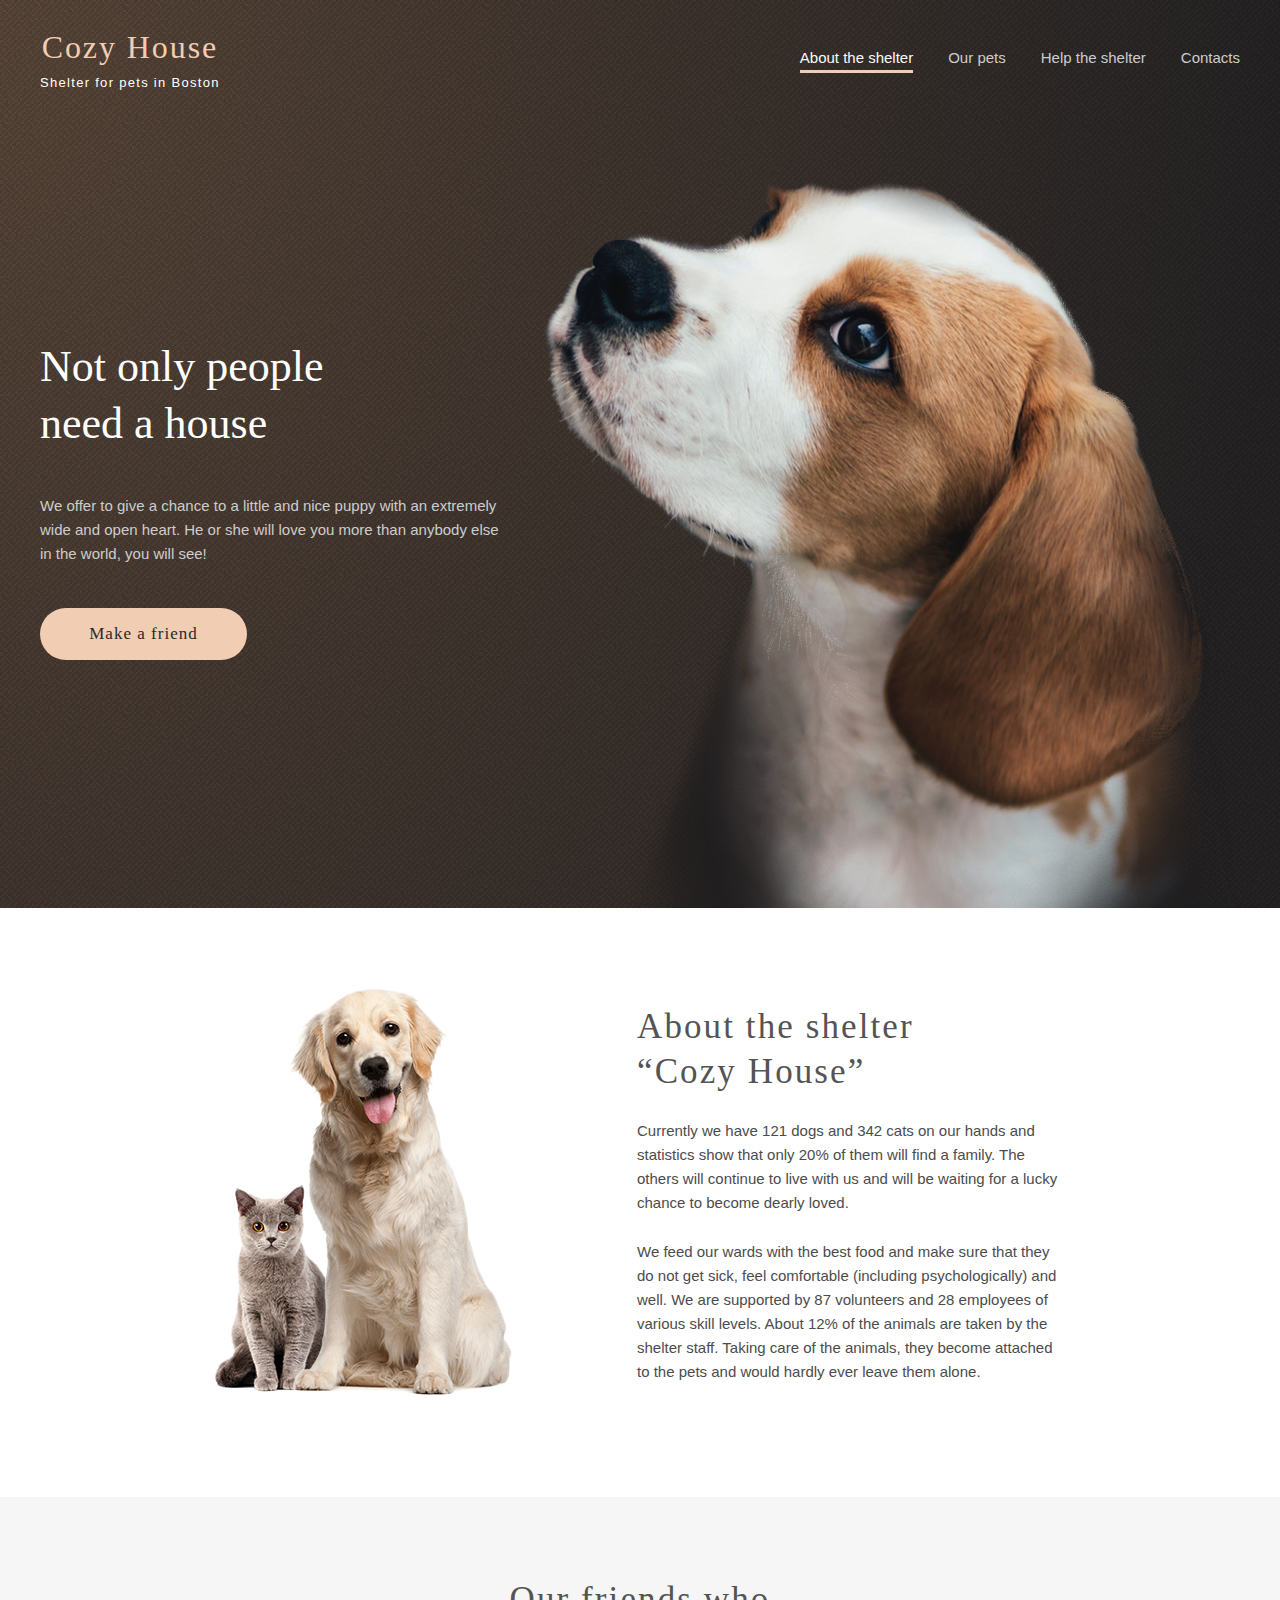
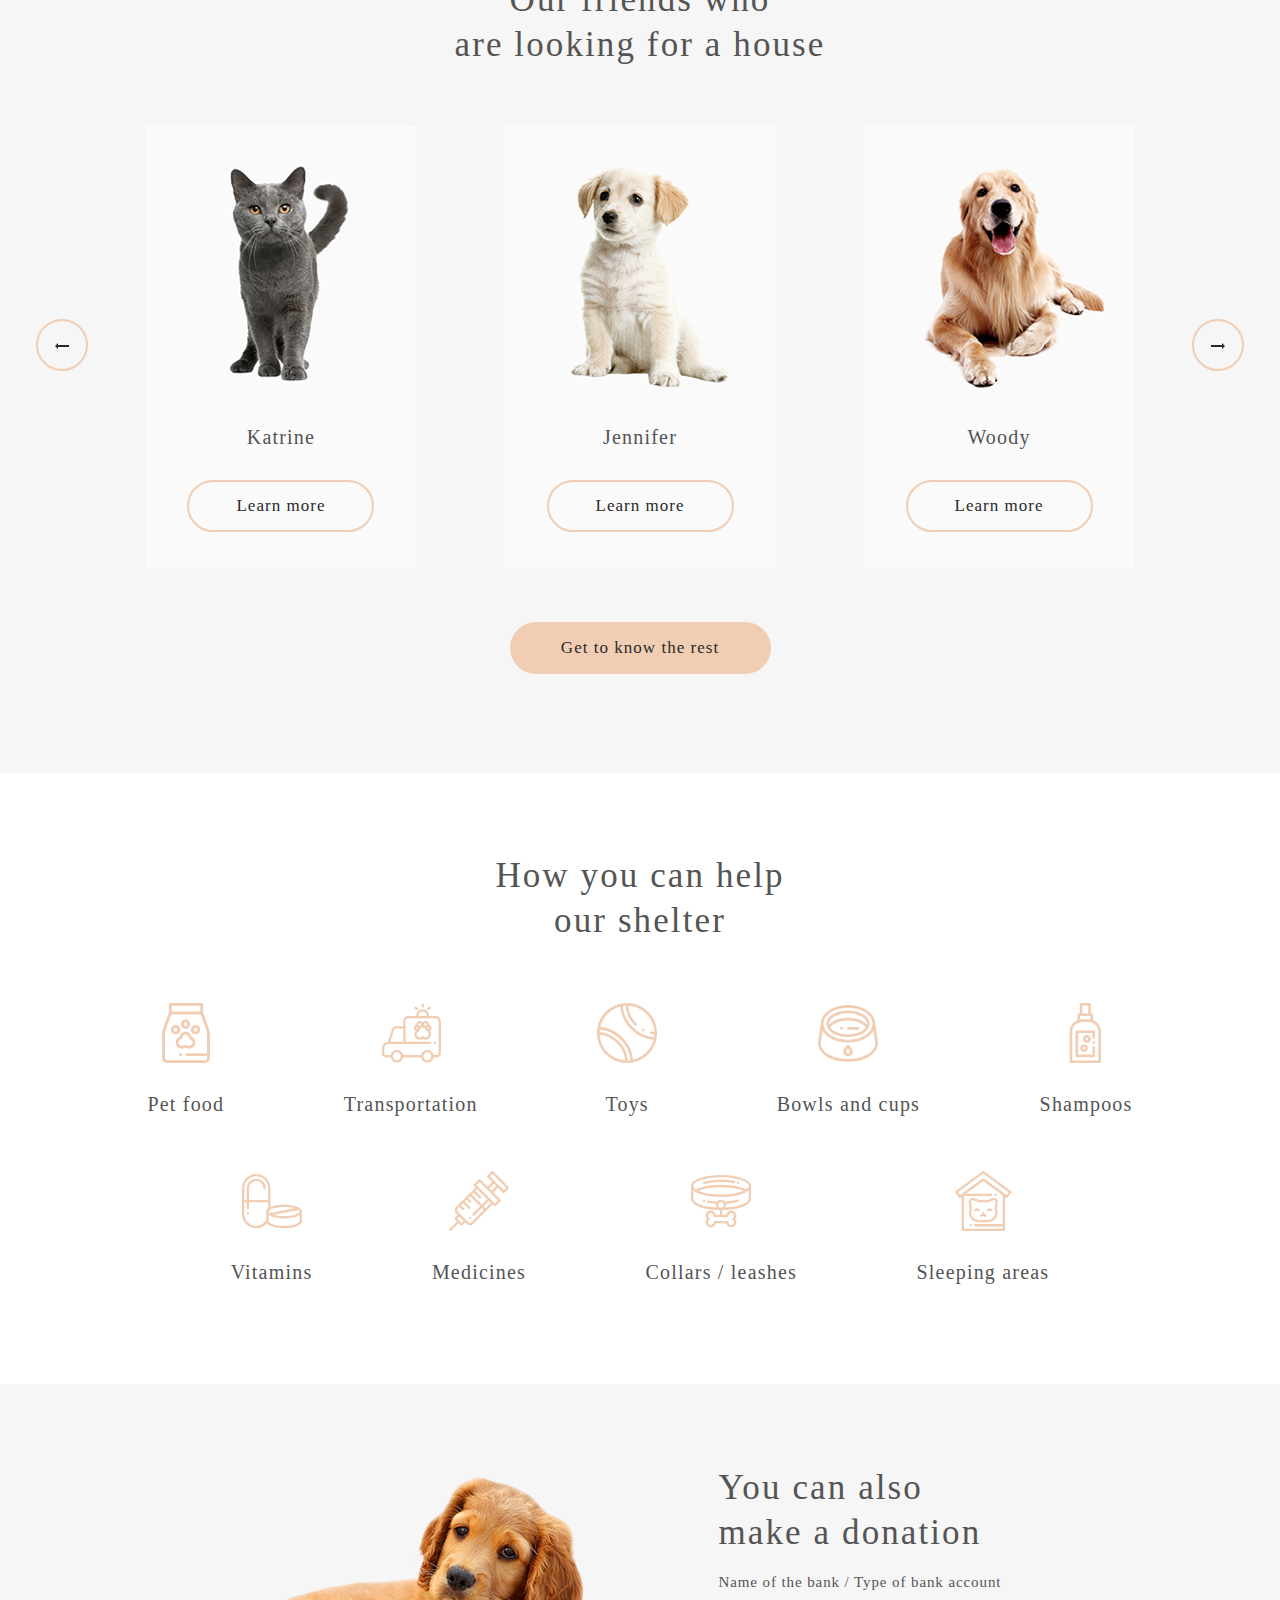
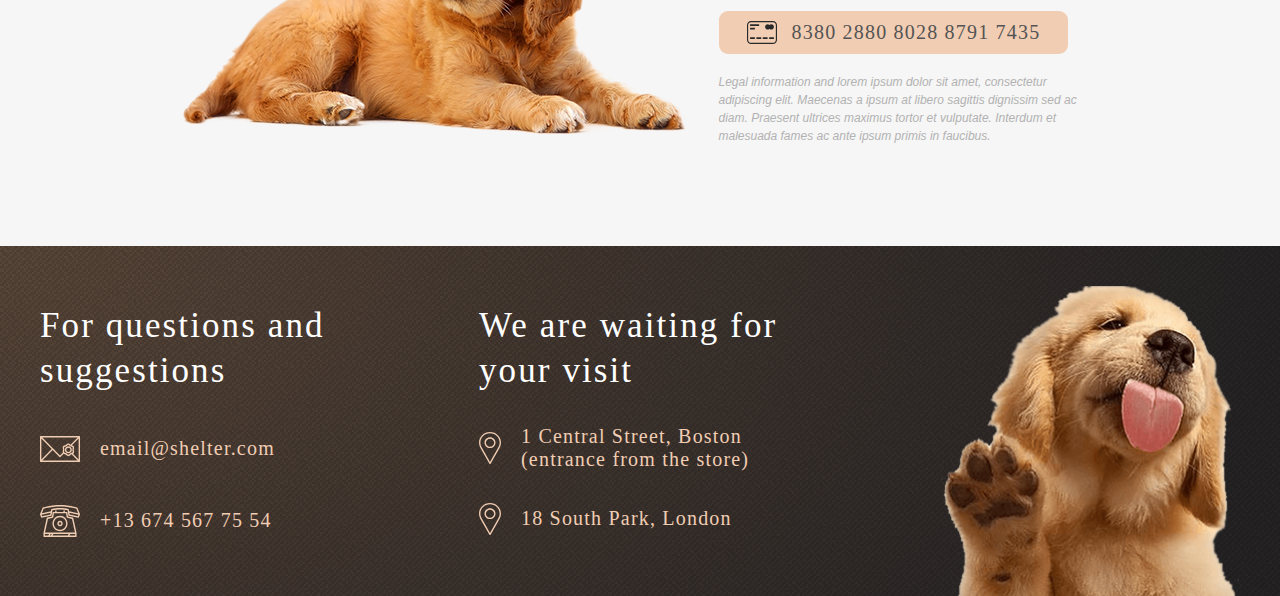
==== commit 3d23963f: "feat: verstka" ====
--- a/pages/main/index.html
+++ b/pages/main/index.html
@@ -58,102 +58,101 @@
     </div>
 
     <main>
-      <div class="second-whole-width">
-        <div class="wrapper-second-screen">
-          <div class="second-screen">
-            <section class="about">
-              <div>
-                <img
-                  src="./images/about-pets.png"
-                  alt="a dog with floppy ears and curios cat are looking at you "
-                />
+      <div class="second-screen">
+        <section class="about">
+          <div>
+            <img
+              src="./images/about-pets.png"
+              alt="a dog with floppy ears and curios cat are looking at you "
+            />
+          </div>
+          <div>
+            <h3>
+              About the shelter <br />
+              “Cozy House”
+            </h3>
+            <p class="p-large">
+              Currently we have 121 dogs and 342 cats on our hands and
+              statistics show that only 20% of them will find a family. The
+              others will continue to live with us and will be waiting for a
+              lucky chance to become dearly loved.
+            </p>
+            <p class="p-large">
+              We feed our wards with the best food and make sure that they do
+              not get sick, feel comfortable (including psychologically) and
+              well. We are supported by 87 volunteers and 28 employees of
+              various skill levels. About 12% of the animals are taken by the
+              shelter staff. Taking care of the animals, they become attached to
+              the pets and would hardly ever leave them alone.
+            </p>
+          </div>
+        </section>
+      </div>
+
+      <div class="wrapper-third-screen">
+        <div class="third-screen" id="our-friends">
+          <section class="our-friends">
+            <h3>Our friends who <br />are looking for a house</h3>
+            <div>
+              <button>
+                <img src="./images/Arrow-left.svg" alt="arrow to the left" />
+              </button>
+
+              <div class="pets">
+                <figure>
+                  <div>
+                    <img
+                      src="./images/pets-katrine.png"
+                      alt="nice looking pussy"
+                    />
+                  </div>
+
+                  <figcaption>
+                    <p>Katrine</p>
+                    <button>Learn more</button>
+                  </figcaption>
+                </figure>
+                <figure>
+                  <div>
+                    <img
+                      src="./images/pets-jennifer.png"
+                      alt="nice looking doggy"
+                    />
+                  </div>
+                  <figcaption>
+                    <p>Jennifer</p>
+                    <button>Learn more</button>
+                  </figcaption>
+                </figure>
+
+                <figure>
+                  <div>
+                    <img src="./images/pets-woody.png" alt="nice looking dog" />
+                  </div>
+
+                  <figcaption>
+                    <p>Woody</p>
+                    <button>Learn more</button>
+                  </figcaption>
+                </figure>
               </div>
-              <div>
-                <h3>
-                  About the shelter <br />
-                  “Cozy House”
-                </h3>
-                <p class="p-large">
-                  Currently we have 121 dogs and 342 cats on our hands and
-                  statistics show that only 20% of them will find a family. The
-                  others will continue to live with us and will be waiting for a
-                  lucky chance to become dearly loved.
-                </p>
-                <p class="p-large">
-                  We feed our wards with the best food and make sure that they
-                  do not get sick, feel comfortable (including psychologically)
-                  and well. We are supported by 87 volunteers and 28 employees
-                  of various skill levels. About 12% of the animals are taken by
-                  the shelter staff. Taking care of the animals, they become
-                  attached to the pets and would hardly ever leave them alone.
-                </p>
-              </div>
-            </section>
-          </div>
-        </div>
-      </div>
-      <div class="third-whole-width" id="our-friends">
-        <div class="wrapper-third-screen">
-          <div class="third-screen">
-            <section class="our-friends">
-              <h3>Our friends who <br />are looking for a house</h3>
-              <div>
-                <button>
-                  <img src="./images/Arrow-left.svg" alt="arrow to the left" />
-                </button>
-                <div class="pets">
-                  <figure>
-                    <div>
-                      <img
-                        src="./images/pets-katrine.png"
-                        alt="nice looking pussy"
-                      />
-                    </div>
-
-                    <figcaption>
-                      <p>Katrine</p>
-                      <button>Learn more</button>
-                    </figcaption>
-                  </figure>
-                  <figure>
-                    <div>
-                      <img
-                        src="./images/pets-jennifer.png"
-                        alt="nice looking doggy"
-                      />
-                    </div>
-                    <figcaption>
-                      <p>Jennifer</p>
-                      <button>Learn more</button>
-                    </figcaption>
-                  </figure>
-
-                  <figure>
-                    <div>
-                      <img
-                        src="./images/pets-woody.png"
-                        alt="nice looking dog"
-                      />
-                    </div>
-
-                    <figcaption>
-                      <p>Woody</p>
-                      <button>Learn more</button>
-                    </figcaption>
-                  </figure>
-                </div>
-                <button>
-                  <img
-                    src="./images/Arrow-right.svg"
-                    alt="arrow to the right"
-                  />
-                </button>
-              </div>
-              <form action="../pets/index.html">
-                <button>Get to know the rest</button>
-              </form>
-            </section>
-          </div>
+
+              <button>
+                <img src="./images/Arrow-right.svg" alt="arrow to the right" />
+              </button>
+            </div>
+            <div class="hidden-btns">
+              <button>
+                <img src="./images/Arrow-left.svg" alt="arrow to the left" />
+              </button>
+              <button>
+                <img src="./images/Arrow-right.svg" alt="arrow to the right" />
+              </button>
+            </div>
+            <form action="../pets/index.html">
+              <button>Get to know the rest</button>
+            </form>
+          </section>
         </div>
       </div>
       <div class="fourth-whole-width" id="help">
--- a/pages/main/style.css
+++ b/pages/main/style.css
@@ -241,6 +241,56 @@
 
 .not-only div:nth-child(2) {
   padding-top: 90px;
+}
+
+nav li:hover a {
+  color: #fafafa;
+}
+
+nav li:nth-child(1) a {
+  color: #fafafa;
+}
+
+nav div {
+  transition: all;
+  transition-duration: 400ms;
+  background: #f1cdb3;
+  height: 3px;
+  opacity: 0;
+}
+
+nav li:hover div {
+  opacity: 1;
+}
+
+nav li:nth-child(1) div {
+  opacity: 1;
+}
+
+.not-only {
+  display: flex;
+  justify-content: space-between;
+}
+
+.not-only img {
+  max-width: 100%;
+  height: auto;
+  display: block;
+  float: bottom;
+}
+
+nav a {
+  text-decoration: none;
+
+  font-family: Arial, Helvetica, sans-serif;
+  font-style: normal;
+  font-weight: 400;
+  font-size: 15px;
+  line-height: 24px;
+
+  color: #cdcdcd;
+  transition: all;
+  transition-duration: 300ms;
 }
 
 @media (max-width: 860px) {
@@ -351,18 +401,6 @@
   }
 }
 
-.second-whole-width {
-  background-color: #ffffff;
-  display: flex;
-  justify-content: center;
-}
-
-.third-whole-width {
-  background-color: #f6f6f6;
-  display: flex;
-  justify-content: center;
-}
-
 .fourth-whole-width {
   background-color: #ffffff;
   display: flex;
@@ -395,87 +433,167 @@
   transform: translateY(2px);
 }
 
-nav a {
-  text-decoration: none;
-
-  font-family: Arial, Helvetica, sans-serif;
-  font-style: normal;
-  font-weight: 400;
-  font-size: 15px;
-  line-height: 24px;
-
-  color: #cdcdcd;
+/*  SECOND SCREEN  */
+
+.second-screen {
+  padding: 80px 20px 97px;
+
+  max-width: 1280px;
+  margin: auto;
+}
+
+.about {
+  display: flex;
+  align-items: center;
+  justify-content: center;
+  gap: 10%;
+}
+
+.about div:nth-child(2) {
+  max-width: 430px;
+  display: flex;
+  flex-flow: column wrap;
+  gap: 25px;
+}
+
+.about div:nth-child(1) {
+  max-width: 308px;
+}
+
+@media (max-width: 768px) {
+  .about {
+    flex-flow: column-reverse;
+    gap: 80px;
+    padding-bottom: 17px;
+  }
+  .second-screen {
+    padding: 80px 20px 80px;
+
+    max-width: 1280px;
+    margin: auto;
+  }
+}
+
+@media (max-width: 320px) {
+  .about div:nth-child(1) {
+    padding: 0px 20px;
+
+    height: auto;
+    width: auto;
+  }
+
+  .about div:nth-child(1) img {
+    height: auto;
+    max-width: 260px;
+    object-fit: contain;
+  }
+
+  .about {
+    flex-flow: column-reverse;
+    gap: 40px;
+    padding-bottom: 17px;
+  }
+
+  .second-screen {
+    max-width: 320px;
+    padding: 43px 20px 20px;
+  }
+
+  .about h3 {
+    font-family: Georgia, "Times New Roman", Times, serif;
+    font-style: normal;
+    font-weight: 400;
+    font-size: 25px;
+    line-height: 32px;
+    color: #545454;
+    text-align: center;
+  }
+
+  .about .p-large {
+    font-family: Arial, Helvetica, sans-serif;
+    font-style: normal;
+    font-weight: 400;
+    font-size: 15px;
+    line-height: 24px;
+    padding: 0px 5px;
+    text-align: justify;
+
+    color: #4c4c4c;
+  }
+}
+
+/*  THIRD SCREEN  */
+
+.wrapper-third-screen {
+  background: #f6f6f6;
+}
+
+.third-screen {
+  margin: auto;
+  max-width: 1280px;
+  padding: 80px 36px 99px;
+}
+
+.our-friends {
+  display: flex;
+  flex-flow: column nowrap;
+  justify-content: center;
+  align-items: center;
+  gap: 59px;
+}
+
+.our-friends > div {
+  display: flex;
+  flex-flow: row nowrap;
+  justify-content: space-between;
+  align-items: center;
+
+  width: 100%;
+  gap: 4.8%;
+}
+
+.pets {
+  display: flex;
+  flex-flow: row nowrap;
+  justify-content: space-between;
+  flex-grow: 1;
+}
+
+figcaption p {
+  font-family: Georgia, "Times New Roman", Times, serif;
+  font-style: normal;
+  font-weight: 400;
+  font-size: 20px;
+  line-height: 23px;
+  color: #545454;
+  text-align: center;
+  letter-spacing: 0.06em;
+}
+
+.pets figure {
+  display: flex;
+  flex-flow: column nowrap;
+  justify-items: center;
+  align-items: center;
+  gap: 26px;
   transition: all;
   transition-duration: 300ms;
-}
-
-nav li:hover a {
-  color: #fafafa;
-}
-
-nav li:nth-child(1) a {
-  color: #fafafa;
-}
-
-nav div {
-  transition: all;
-  transition-duration: 400ms;
-  background: #f1cdb3;
-  height: 3px;
-  opacity: 0;
-}
-
-nav li:hover div {
-  opacity: 1;
-}
-
-nav li:nth-child(1) div {
-  opacity: 1;
-}
-
-.not-only {
-  display: flex;
-  justify-content: space-between;
-}
-
-.not-only img {
-  max-width: 100%;
-  height: auto;
-  display: block;
-  float: bottom;
-}
-
-.second-screen {
-  padding-top: 80px;
-  height: 588px;
-  width: 1280px;
-}
-
-.second-screen section {
-  display: flex;
-  align-items: center;
-  justify-content: center;
-  gap: 112px;
-}
-
-.second-screen section div:nth-child(2) {
-  height: 380px;
-  width: 430px;
-  display: flex;
-  flex-flow: column wrap;
-  gap: 25px;
-}
-
-.second-screen section div:nth-child(1) {
-  height: 408px;
-  width: 308px;
-}
-
-.wrapper-third-screen {
-  height: 877px;
-  width: 1280px;
-  background: #f6f6f6;
-}
+  background-color: #fafafa;
+  margin: 0;
+}
+
+.pets figcaption {
+  display: flex;
+  flex-flow: column nowrap;
+  gap: 27px;
+}
+
+.third-screen h3 {
+  max-width: 400px;
+  text-align: center;
+}
+
+/*  THIRD SCREEN BUTTON & HOVER  */
 
 .third-screen div button {
   background-color: transparent;
@@ -527,65 +645,6 @@
   background-color: #fddcc4;
 }
 
-.third-screen section {
-  display: flex;
-  flex-flow: column nowrap;
-  justify-content: center;
-  align-items: center;
-  gap: 43px;
-}
-
-.third-screen section > div {
-  display: flex;
-  flex-flow: row nowrap;
-  justify-items: center;
-  align-items: center;
-  gap: 13px;
-}
-
-.pets {
-  display: flex;
-  flex-flow: row nowrap;
-  gap: 10px;
-}
-
-figcaption p {
-  font-family: Georgia, "Times New Roman", Times, serif;
-  font-style: normal;
-  font-weight: 400;
-  font-size: 20px;
-  line-height: 23px;
-  color: #545454;
-  text-align: center;
-  letter-spacing: 0.06em;
-}
-
-.pets figure {
-  display: flex;
-  flex-flow: column nowrap;
-  justify-items: center;
-  align-items: center;
-  gap: 26px;
-  transition: all;
-  transition-duration: 300ms;
-  background-color: #fafafa;
-}
-
-.pets figcaption {
-  display: flex;
-  flex-flow: column nowrap;
-  gap: 27px;
-}
-
-.pets figcaption button {
-  margin-bottom: 36px;
-}
-
-.pets figure:hover {
-  box-shadow: rgba(17, 17, 26, 0.1) 0px 1px 0px,
-    rgba(17, 17, 26, 0.1) 0px 8px 24px, rgba(17, 17, 26, 0.1) 0px 16px 48px;
-}
-
 .pets figcaption > button {
   width: 187px;
   height: 52px;
@@ -602,11 +661,136 @@
   letter-spacing: 0.06em;
 }
 
-.third-screen h3 {
-  width: 400px;
-  text-align: center;
-  margin-top: 80px;
-}
+.pets figcaption button {
+  margin-bottom: 36px;
+}
+
+.pets figure:hover {
+  box-shadow: rgba(17, 17, 26, 0.1) 0px 1px 0px,
+    rgba(17, 17, 26, 0.1) 0px 8px 24px, rgba(17, 17, 26, 0.1) 0px 16px 48px;
+}
+
+.our-friends > .hidden-btns {
+  display: none;
+}
+
+@media (max-width: 1110px) {
+  .third-screen {
+    margin: auto;
+    max-width: 1280px;
+    padding: 80px 31px 99px;
+  }
+
+  .pets figure:nth-child(3) {
+    display: none;
+  }
+  .our-friends > div {
+    display: flex;
+    flex-flow: row nowrap;
+    justify-content: space-between;
+    align-items: center;
+
+    width: 100%;
+    gap: 12px;
+  }
+
+  .our-friends > div > div {
+    flex-basis: 65%;
+    flex-grow: 0;
+    gap: 40px;
+  }
+}
+
+@media (max-width: 767px) {
+  .third-screen {
+    margin: auto;
+    max-width: 1280px;
+    padding: 42px 10px;
+  }
+
+  .pets figure:nth-child(2) {
+    display: none;
+  }
+  .our-friends > div {
+    display: flex;
+    flex-flow: row nowrap;
+    justify-content: space-between;
+    align-items: center;
+
+    width: 100%;
+    gap: 12px;
+  }
+
+  .our-friends > div > div {
+    flex-basis: auto;
+    flex-grow: 0;
+    gap: 0;
+  }
+
+  .our-friends > h3 {
+    font-family: Georgia, "Times New Roman", Times, serif;
+    font-style: normal;
+    font-weight: 400;
+    font-size: 25px;
+    line-height: 32px;
+
+    letter-spacing: 0.06em;
+
+    color: #545454;
+  }
+}
+
+@media (max-width: 424px) {
+  .our-friends {
+    gap: 36px;
+  }
+
+  .our-friends > div button {
+    display: none;
+  }
+
+  .our-friends > div > div > figure button {
+    display: block;
+  }
+
+  .our-friends > div {
+    justify-content: center;
+  }
+
+  .our-friends > .hidden-btns {
+    display: flex;
+    justify-content: center;
+    align-items: center;
+    gap: 75px;
+  }
+
+  .our-friends > .hidden-btns > button {
+    display: block;
+    background-color: transparent;
+    width: 52px;
+    height: 52px;
+    border-radius: 100%;
+
+    border: 2px solid #f1cdb3;
+
+    cursor: pointer;
+
+    transition: all;
+    transition-duration: 300ms;
+    margin-top: -17px;
+  }
+
+  .hidden-btns button:hover {
+    background-color: #fddcc4;
+    border: 2px solid #fddcc4;
+  }
+
+  .hidden-btns button:active {
+    transform: translateY(2px);
+  }
+}
+
+/* FOURTH SCREEN */
 
 .wrapper-fourth-screen {
   height: 611px;
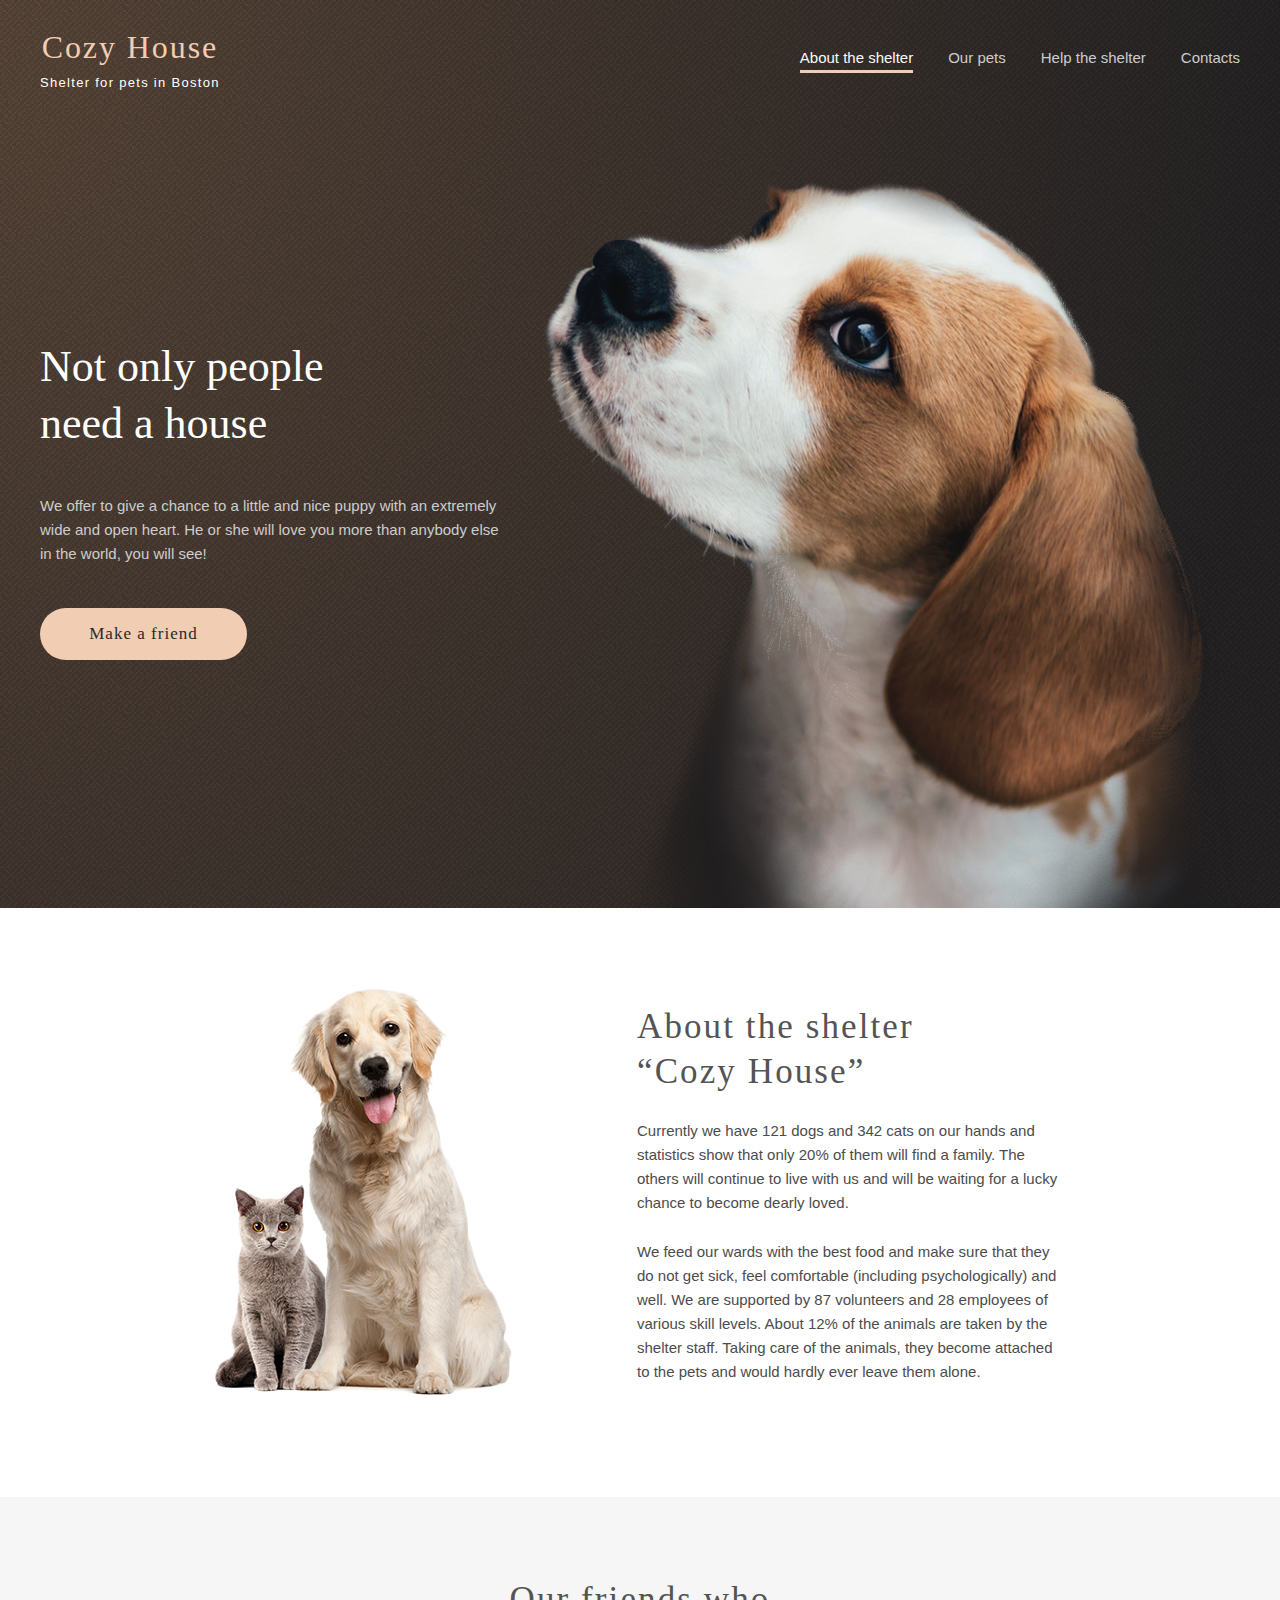
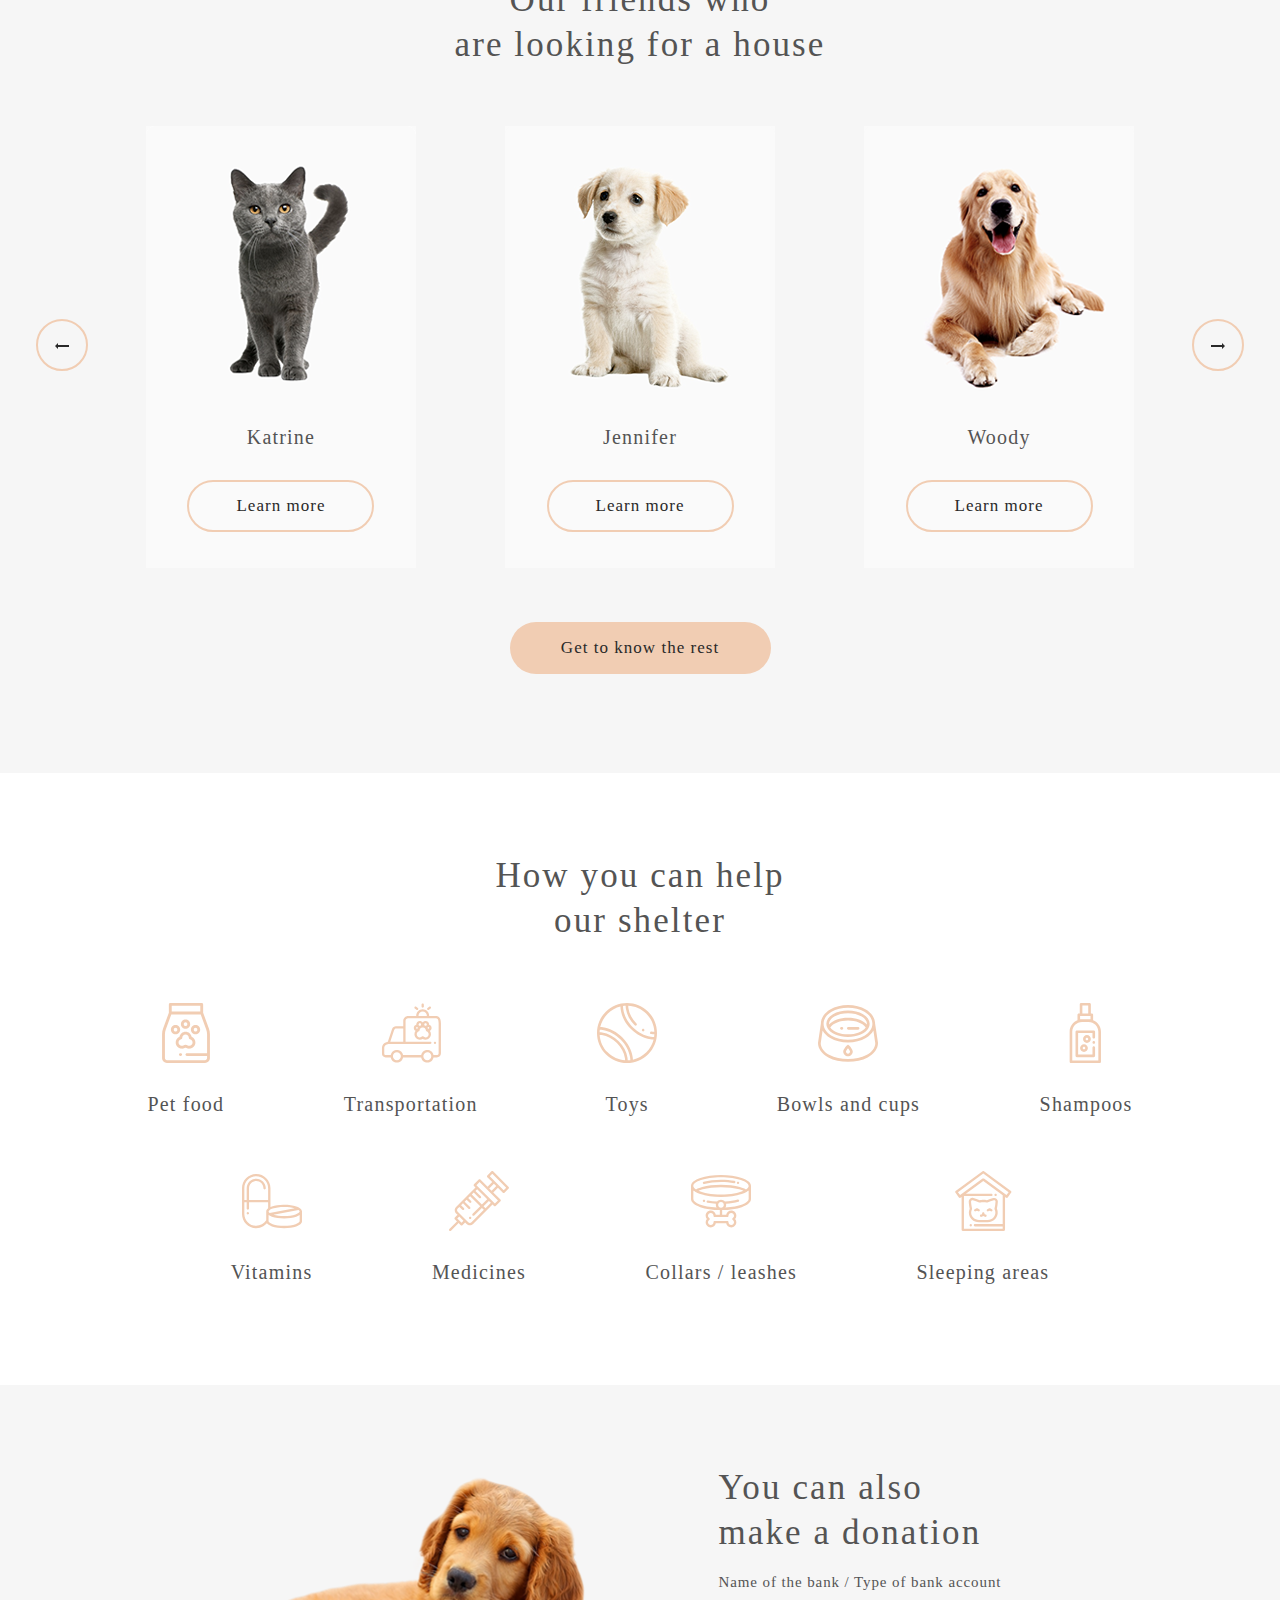
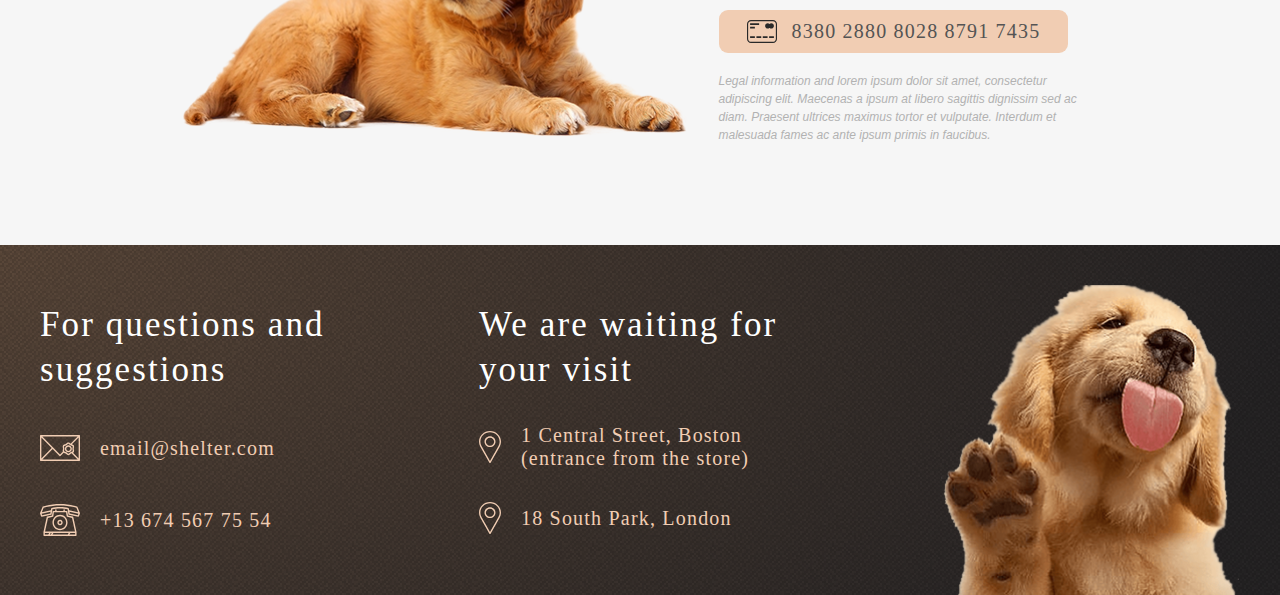
==== commit 0a22f789: "feat: verstka 5th screen" ====
--- a/pages/main/index.html
+++ b/pages/main/index.html
@@ -155,86 +155,81 @@
           </section>
         </div>
       </div>
-      <div class="fourth-whole-width" id="help">
-        <div class="wrapper-fourth-screen">
-          <div class="fourth-screen">
-            <h3>
-              How you can help<br />
-              our shelter
-            </h3>
-            <ul>
-              <li>
-                <img src="./images/icon-pet-food.svg" alt="" />
-                <h4>Pet food</h4>
-              </li>
-              <li>
-                <img src="./images/icon-transportation.svg" alt="" />
-                <h4>Transportation</h4>
-              </li>
-              <li>
-                <img src="./images/icon-toys.svg" alt="" />
-                <h4>Toys</h4>
-              </li>
-              <li>
-                <img src="./images/icon-bowls-and-cups.svg" alt="" />
-                <h4>Bowls and cups</h4>
-              </li>
-              <li>
-                <img src="./images/icon-shampoos.svg" alt="" />
-                <h4>Shampoos</h4>
-              </li>
-
-              <li>
-                <img src="./images/icon-vitamins.svg" alt="" />
-                <h4>Vitamins</h4>
-              </li>
-              <li>
-                <img src="./images/icon-medicines.svg" alt="" />
-                <h4>Medicines</h4>
-              </li>
-              <li>
-                <img src="./images/icon-collars-leashes.svg" alt="" />
-                <h4>Collars / leashes</h4>
-              </li>
-              <li>
-                <img src="./images/icon-sleeping-area.svg" alt="" />
-                <h4>Sleeping areas</h4>
-              </li>
-            </ul>
-          </div>
-        </div>
-      </div>
-      <div class="fifth-whole-width">
-        <div class="wrapper-fifth-screen">
-          <div class="fifth-screen">
-            <section>
-              <div>
-                <img src="./images/donation-dog.png" alt="nice doggy" />
-              </div>
-              <div>
-                <h3>
-                  You can also <br />
-                  make a donation
-                </h3>
-                <h5>Name of the bank / Type of bank account</h5>
-                <a href="#">
-                  <div class="card">
-                    <img
-                      src="./images/credit-card.svg"
-                      alt="credit card icon"
-                    />
-                    <p class="card-p">8380 2880 8028 8791 7435</p>
-                  </div>
-                </a>
-                <p class="legal">
-                  Legal information and lorem ipsum dolor sit amet, consectetur
-                  adipiscing elit. Maecenas a ipsum at libero sagittis dignissim
-                  sed ac diam. Praesent ultrices maximus tortor et vulputate.
-                  Interdum et malesuada fames ac ante ipsum primis in faucibus.
-                </p>
-              </div>
-            </section>
-          </div>
+
+      <div class="wrapper-fourth-screen" id="help">
+        <div class="fourth-screen">
+          <h3>
+            How you can help<br />
+            our shelter
+          </h3>
+          <ul>
+            <li>
+              <img src="./images/icon-pet-food.svg" alt="" />
+              <h4>Pet food</h4>
+            </li>
+            <li>
+              <img src="./images/icon-transportation.svg" alt="" />
+              <h4>Transportation</h4>
+            </li>
+            <li>
+              <img src="./images/icon-toys.svg" alt="" />
+              <h4>Toys</h4>
+            </li>
+            <li>
+              <img src="./images/icon-bowls-and-cups.svg" alt="" />
+              <h4>Bowls and cups</h4>
+            </li>
+            <li>
+              <img src="./images/icon-shampoos.svg" alt="" />
+              <h4>Shampoos</h4>
+            </li>
+
+            <li>
+              <img src="./images/icon-vitamins.svg" alt="" />
+              <h4>Vitamins</h4>
+            </li>
+            <li>
+              <img src="./images/icon-medicines.svg" alt="" />
+              <h4>Medicines</h4>
+            </li>
+            <li>
+              <img src="./images/icon-collars-leashes.svg" alt="" />
+              <h4>Collars / leashes</h4>
+            </li>
+            <li>
+              <img src="./images/icon-sleeping-area.svg" alt="" />
+              <h4>Sleeping areas</h4>
+            </li>
+          </ul>
+        </div>
+      </div>
+
+      <div class="wrapper-fifth-screen">
+        <div class="fifth-screen">
+          <section>
+            <div>
+              <img src="./images/donation-dog.png" alt="nice doggy" />
+            </div>
+            <div>
+              <h3>
+                You can also <br />
+                make a donation
+              </h3>
+              <h5>Name of the bank / Type of bank account</h5>
+              <a href="#">
+                <div class="card">
+                  <img src="./images/credit-card.svg" alt="credit card icon" />
+                  <p class="card-p">8380 2880 8028 8791 7435</p>
+                </div>
+              </a>
+              <p class="legal">
+                Legal information and lorem ipsum dolor sit amet, consectetur
+                adipiscing elit. Maecenas a ipsum at libero sagittis dignissim
+                sed ac diam. Praesent ultrices maximus tortor et vulputate.
+                Interdum et malesuada fames ac ante ipsum primis in faucibus.
+              </p>
+            </div>
+          </section>
         </div>
       </div>
     </main>
--- a/pages/main/style.css
+++ b/pages/main/style.css
@@ -401,18 +401,6 @@
   }
 }
 
-.fourth-whole-width {
-  background-color: #ffffff;
-  display: flex;
-  justify-content: center;
-}
-
-.fifth-whole-width {
-  background-color: #f6f6f6;
-  display: flex;
-  justify-content: center;
-}
-
 .sixth-whole-width {
   display: flex;
   justify-content: center;
@@ -742,7 +730,7 @@
 
 @media (max-width: 424px) {
   .our-friends {
-    gap: 36px;
+    gap: 40px;
   }
 
   .our-friends > div button {
@@ -793,14 +781,15 @@
 /* FOURTH SCREEN */
 
 .wrapper-fourth-screen {
-  height: 611px;
-  width: 1280px;
+  max-width: 1280px;
+  background-color: #ffffff;
+  margin: auto;
+  padding: 80px 55px 85px;
 }
 
 .wrapper-fourth-screen h3 {
   text-align: center;
   margin-bottom: 60px;
-  margin-top: 80px;
 }
 
 .wrapper-fourth-screen ul {
@@ -812,6 +801,24 @@
 
   padding: 0 50px 0 50px;
 }
+.wrapper-fourth-screen li h4 {
+  text-align: center;
+}
+
+.wrapper-fourth-screen img {
+  height: 60px;
+  width: 60px;
+}
+
+.wrapper-fourth-screen ul {
+  display: flex;
+  flex-flow: row wrap;
+  column-gap: 119.5px;
+  justify-content: center;
+  row-gap: 55px;
+
+  padding: 0 50px 0 50px;
+}
 .wrapper-fourth-screen li {
   display: flex;
   flex-flow: column nowrap;
@@ -820,15 +827,124 @@
   gap: 30px;
 }
 
-.wrapper-fourth-screen img {
-  height: 60px;
-  width: 60px;
-}
+@media (max-width: 1250px) {
+  .wrapper-fourth-screen ul {
+    display: flex;
+    flex-flow: row wrap;
+
+    justify-content: center;
+    row-gap: 55px;
+    column-gap: 5%;
+
+    padding: 0;
+    margin: 0;
+  }
+
+  .wrapper-fourth-screen li {
+    display: flex;
+    flex-flow: column nowrap;
+    align-items: center;
+    justify-content: start;
+    gap: 30px;
+    flex-basis: 15%;
+  }
+}
+@media (max-width: 768px) {
+  .wrapper-fourth-screen {
+    max-width: 1280px;
+    background-color: #ffffff;
+    margin: auto;
+    padding: 80px 55px 100px;
+  }
+
+  .wrapper-fourth-screen ul {
+    display: grid;
+
+    grid-template-columns: repeat(3, 1fr);
+
+    padding: 0;
+    margin: 0;
+  }
+
+  .wrapper-fourth-screen li {
+    display: flex;
+    flex-flow: column nowrap;
+    align-items: center;
+    justify-content: start;
+    gap: 30px;
+    padding: 0;
+    margin: 0;
+  }
+}
+
+@media (max-width: 530px) {
+  .wrapper-fourth-screen {
+    max-width: 1280px;
+    background-color: #ffffff;
+    margin: auto;
+    padding: 42px 10px 42px;
+  }
+
+  .wrapper-fourth-screen h3 {
+    font-family: "Georgia";
+    font-style: normal;
+    font-weight: 400;
+    font-size: 25px;
+    line-height: 32px;
+
+    letter-spacing: 0.06em;
+
+    color: #545454;
+    margin-bottom: 37px;
+  }
+
+  .wrapper-fourth-screen h4 {
+    font-family: "Georgia";
+    font-style: normal;
+    font-weight: 400;
+    font-size: 15px;
+    line-height: 17px;
+
+    letter-spacing: 0.06em;
+
+    color: #545454;
+  }
+
+  .wrapper-fourth-screen ul {
+    display: grid;
+
+    grid-template-columns: repeat(2, 1fr);
+    row-gap: 25px;
+
+    padding: 0;
+    margin: 0;
+  }
+
+  .wrapper-fourth-screen li {
+    display: flex;
+    flex-flow: column nowrap;
+    align-items: center;
+    justify-content: start;
+    gap: 15px;
+
+    margin: 0;
+  }
+
+  .wrapper-fourth-screen li img {
+    width: 50px;
+  }
+}
+
+/* FIFTH SCREEN */
 
 .wrapper-fifth-screen {
-  width: 1280px;
-  height: 462px;
   background: #f6f6f6;
+}
+
+.fifth-screen {
+  max-width: 1280px;
+  margin: auto;
+  padding: 80px 30px 101px;
 }
 
 .card {
@@ -858,7 +974,7 @@
   font-weight: 400;
   font-size: 12px;
   line-height: 18px;
-  width: 380px;
+  max-width: 380px;
   height: 72px;
   text-align: left;
 
@@ -878,15 +994,21 @@
   margin-left: 1px;
 }
 
-.fifth-screen {
-  padding-top: 81.5px;
-}
-
 .wrapper-fifth-screen section div:nth-child(2) {
   display: flex;
   flex-flow: column nowrap;
 
   gap: 19.3px;
+}
+
+.wrapper-fifth-screen section > div:nth-child(1) {
+  width: auto;
+}
+
+.wrapper-fifth-screen section > div:nth-child(1) img {
+  display: block;
+  width: 100%;
+  height: auto;
 }
 
 .card {
@@ -896,7 +1018,7 @@
   align-items: center;
   background-color: #f1cdb3;
   border-radius: 9px;
-  width: 349px;
+  max-width: 349px;
   height: 43px;
 }
 
@@ -904,14 +1026,125 @@
   margin-top: 0px;
 }
 
+/* FIFTH SCREEN BUTTONS & HOVER*/
+
+.card {
+  transition: all;
+  transition-duration: 300ms;
+}
+
+.card:hover {
+  background-color: #fddcc4;
+}
+
+@media (max-width: 935px) {
+  .fifth-screen {
+    padding: 82px 30px 85px;
+  }
+
+  .wrapper-fifth-screen {
+    max-width: 1280px;
+
+    background: #f6f6f6;
+    margin: auto;
+  }
+
+  .fifth-screen section {
+    flex-flow: column-reverse;
+    gap: 56px;
+    padding: 0px 0px 15px;
+  }
+}
+
+@media (max-width: 400px) {
+  .fifth-screen {
+    padding: 44px 20px 28px;
+  }
+
+  .wrapper-fifth-screen h3 {
+    font-family: Georgia, "Times New Roman", Times, serif;
+    font-style: normal;
+    font-weight: 400;
+    font-size: 25px;
+    line-height: 32px;
+    text-align: center;
+    letter-spacing: 0.06em;
+    padding: 0;
+    margin: 0;
+    color: #545454;
+  }
+
+  .wrapper-fifth-screen h5 {
+    font-family: "Georgia";
+    font-style: normal;
+    font-weight: 400;
+    font-size: 15px;
+    line-height: 24px;
+
+    color: #545454;
+    letter-spacing: 0em;
+    padding: 0 2px;
+  }
+
+  .card > p {
+    font-family: Georgia, "Times New Roman", Times, serif;
+    font-style: normal;
+    font-weight: 400;
+    font-size: 15px;
+    line-height: 17px;
+
+    letter-spacing: 0.06em;
+
+    color: #545454;
+  }
+
+  div > .legal {
+    font-family: Arial, Helvetica, sans-serif;
+    font-style: italic;
+    font-weight: 400;
+    font-size: 12px;
+    line-height: 18px;
+    text-align: justify;
+
+    color: #b2b2b2;
+  }
+
+  .card > img {
+    width: 30px;
+  }
+
+  .wrapper-fifth-screen section > div:nth-child(1) {
+    width: auto;
+    padding: 0 10px;
+  }
+
+  .wrapper-fifth-screen section > div:nth-child(1) img {
+    display: block;
+    width: 100%;
+    height: auto;
+  }
+
+  .wrapper-fifth-screen {
+    max-width: 1280px;
+
+    background: #f6f6f6;
+    margin: auto;
+  }
+
+  .fifth-screen section {
+    flex-flow: column-reverse;
+    gap: 56px;
+    padding: 0px 0px 15px;
+  }
+}
+
+/* SIXTH SCREEN */
+
 .sixth-screen {
   display: flex;
 
   gap: 137px;
 }
-
-/* .wrapper-sixth-screen {
-} */
 
 .wrapper-sixth-screen {
   width: 1280px;
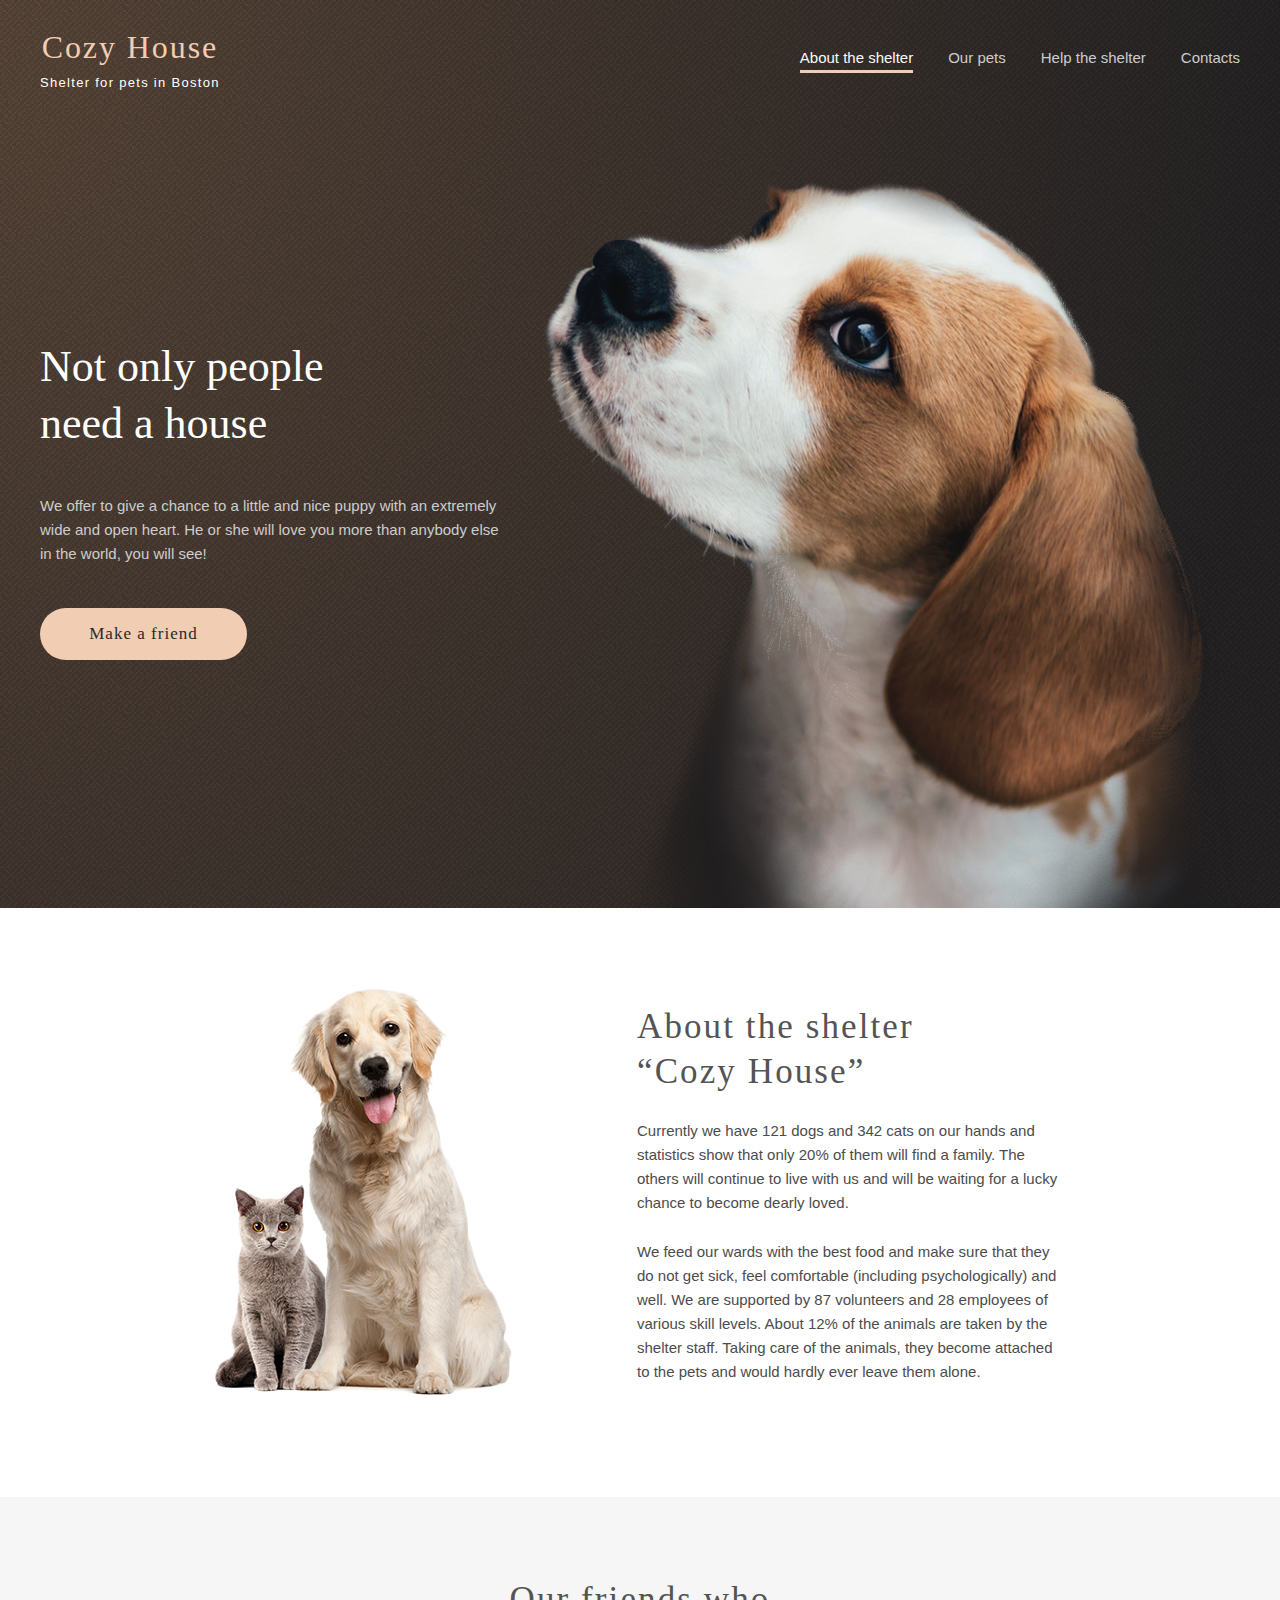
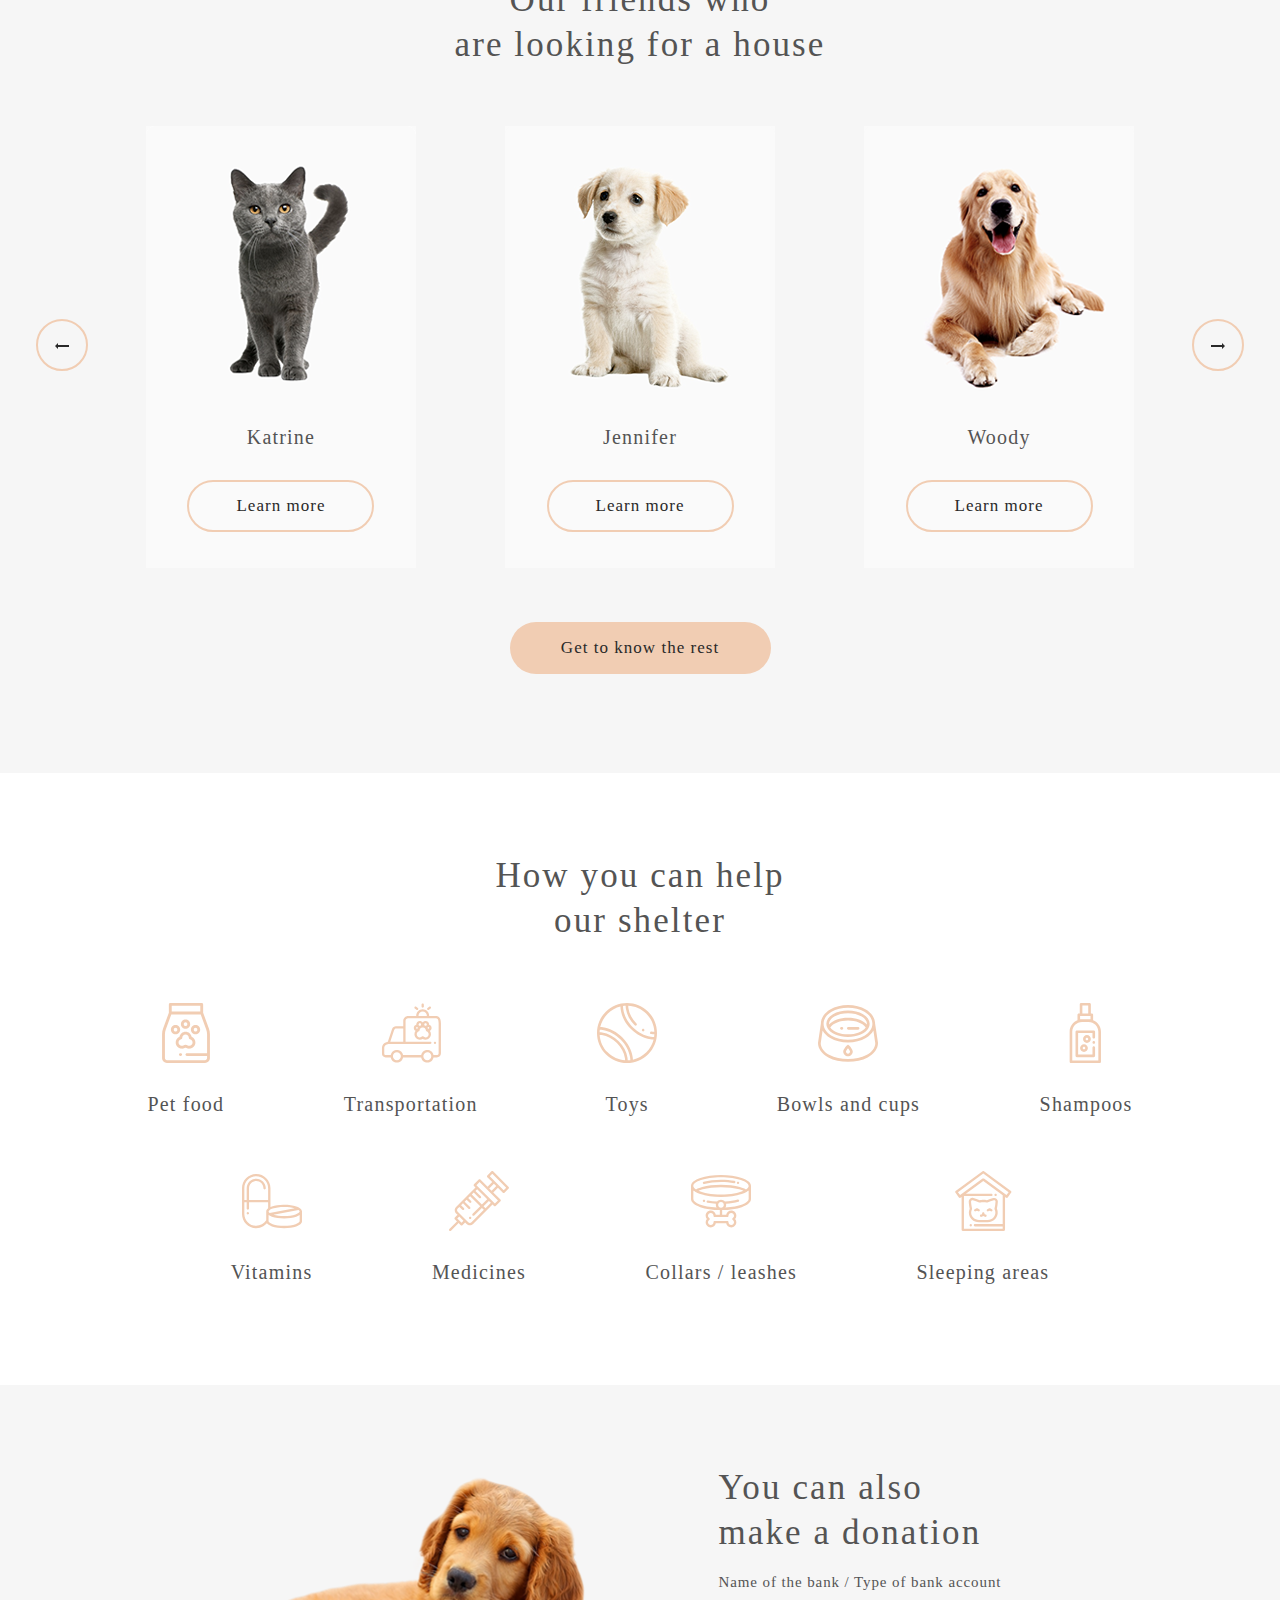
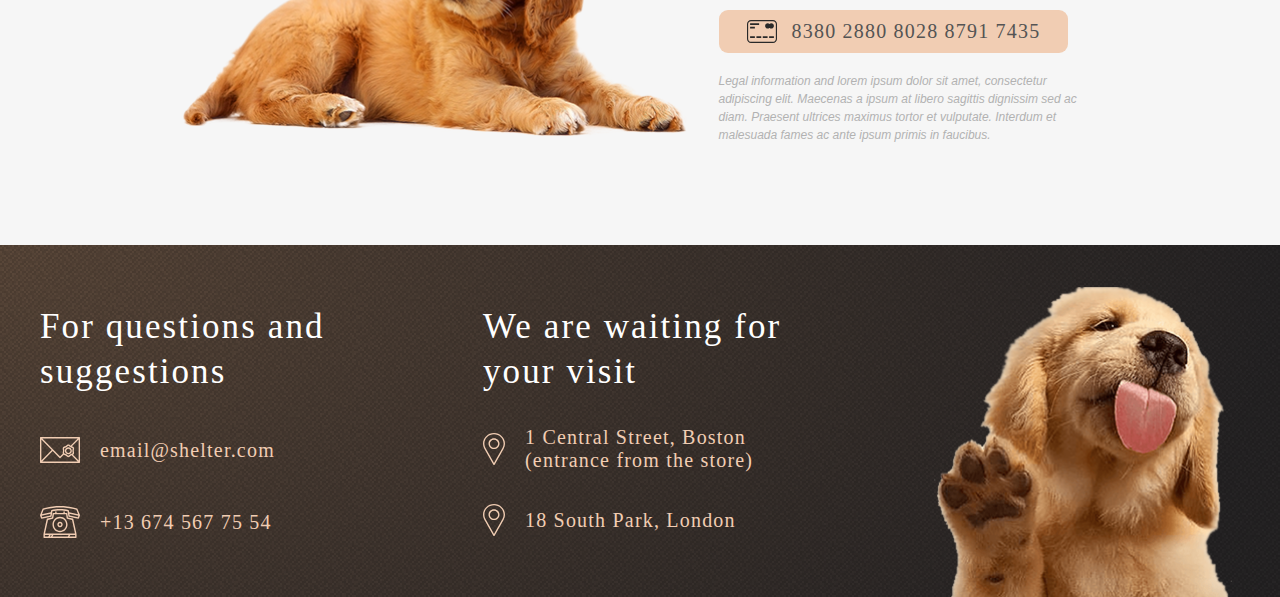
==== commit 409a2988: "feat: verstka зуеы" ====
--- a/pages/main/index.html
+++ b/pages/main/index.html
@@ -237,34 +237,38 @@
       <footer class="wrapper-sixth-screen" id="contacts">
         <div class="sixth-screen">
           <div>
-            <h3>For questions and suggestions</h3>
-            <address class="address1">
-              <a href="mailto:email@shelter.com" target="_blank">
-                <img src="./images/icon-email.svg" alt="email icon" />
-                <p>email@shelter.com</p>
-              </a>
-              <a href="tel:+136745677554">
-                <img src="./images/icon-phone.svg" alt="telephone icon" />
-                <p>+13 674 567 75 54</p>
-              </a>
-            </address>
-          </div>
-
-          <div>
-            <h3>We are waiting for your visit</h3>
-            <address class="address2">
-              <a href="https://goo.gl/maps/egJzPvx3kGUcjXBK8" target="_blank">
-                <img src="./images/icon-marker.svg" alt="email icon" />
-                <p>1 Central Street, Boston (entrance from the store)</p>
-              </a>
-              <a href="https://goo.gl/maps/egJzPvx3kGUcjXBK8" target="_blank">
-                <img src="./images/icon-marker.svg" alt="telephone icon" />
-                <p>18 South Park, London</p>
-              </a>
-            </address>
-          </div>
-        </div>
-        <img src="./images/footer-puppy.png" alt="sweety puppy pic" />
+            <div>
+              <h3>For questions and suggestions</h3>
+              <address class="address1">
+                <a href="mailto:email@shelter.com" target="_blank">
+                  <img src="./images/icon-email.svg" alt="email icon" />
+                  <p>email@shelter.com</p>
+                </a>
+                <a href="tel:+136745677554">
+                  <img src="./images/icon-phone.svg" alt="telephone icon" />
+                  <p>+13 674 567 75 54</p>
+                </a>
+              </address>
+            </div>
+
+            <div>
+              <h3>We are waiting for your visit</h3>
+              <address class="address2">
+                <a href="https://goo.gl/maps/egJzPvx3kGUcjXBK8" target="_blank">
+                  <img src="./images/icon-marker.svg" alt="email icon" />
+                  <p>1 Central Street, Boston (entrance from the store)</p>
+                </a>
+                <a href="https://goo.gl/maps/egJzPvx3kGUcjXBK8" target="_blank">
+                  <img src="./images/icon-marker.svg" alt="telephone icon" />
+                  <p>18 South Park, London</p>
+                </a>
+              </address>
+            </div>
+          </div>
+          <div>
+            <img src="./images/footer-puppy.png" alt="sweety puppy pic" />
+          </div>
+        </div>
       </footer>
     </div>
   </body>
--- a/pages/main/style.css
+++ b/pages/main/style.css
@@ -401,13 +401,6 @@
   }
 }
 
-.sixth-whole-width {
-  display: flex;
-  justify-content: center;
-  background: url(./images/noise.png),
-    radial-gradient(100% 215.42% at 0% 0%, #5b483a 0%, #262425 100%) #211f20;
-}
-
 .our-friends form button:hover {
   background: #fddcc4;
 }
@@ -861,6 +854,8 @@
     display: grid;
 
     grid-template-columns: repeat(3, 1fr);
+
+    column-gap: 5%;
 
     padding: 0;
     margin: 0;
@@ -1140,29 +1135,32 @@
 
 /* SIXTH SCREEN */
 
+.sixth-whole-width {
+  background: url(./images/noise.png),
+    radial-gradient(100% 215.42% at 0% 0%, #5b483a 0%, #262425 100%) #211f20;
+}
+
 .sixth-screen {
   display: flex;
 
-  gap: 137px;
+  gap: 148px;
+  padding: 0px 40px;
+}
+
+.sixth-screen > div:first-child {
+  display: flex;
+
+  gap: 148px;
 }
 
 .wrapper-sixth-screen {
-  width: 1280px;
-  height: 350px;
-}
-footer > img {
-  position: absolute;
-  right: 40px;
-  bottom: 0;
-}
-
-footer {
-  position: relative;
+  max-width: 1280px;
+  margin: auto;
 }
 
 footer h3 {
   height: 90px;
-  width: 300px;
+  max-width: 300px;
   font-family: Georgia, "Times New Roman", Times, serif;
   font-style: normal;
   font-weight: 400;
@@ -1193,22 +1191,38 @@
   align-items: center;
 }
 
-.sixth-screen > div {
-  padding: 57px 0px 0px 40px;
+.sixth-screen > div:first-child > div {
   display: flex;
   flex-flow: column wrap;
   gap: 40px;
-  width: 302px;
-}
-
-.sixth-screen > div:nth-child(2) {
+  max-width: 302px;
+  padding: 59px 0px;
+}
+
+.sixth-screen > div:first-child > div:nth-child(1) {
+  justify-content: center;
+}
+
+.sixth-screen > div:first-child > div:nth-child(2) {
+  padding: 58px 0px 60px 0px;
   justify-content: center;
   gap: 32px;
-}
-/*
-.sixth-screen address > div:nth-child(1) {
-  margin-bottom: -14px;
-} */
+  margin-left: -5px;
+}
+
+.sixth-screen > div:last-child {
+  padding: 0px 0px 0px 0px;
+  width: 300px;
+  height: auto;
+  margin-top: auto;
+}
+
+footer div > img {
+  display: block;
+  width: 100%;
+  height: auto;
+  margin-top: auto;
+}
 
 .address1 {
   display: flex;
@@ -1260,6 +1274,8 @@
   justify-content: center;
 }
 
+/* SIXTH SCREEN  BUTTONS & HOVER*/
+
 address a {
   transition: all;
   transition-duration: 300ms;
@@ -1271,3 +1287,197 @@
   scale: 105%;
   text-decoration: underline #f1cdb3;
 }
+
+@media (max-width: 1260px) {
+  .sixth-whole-width {
+    background: url(./images/noise.png),
+      radial-gradient(100% 215.42% at 0% 0%, #5b483a 0%, #262425 100%) #211f20;
+  }
+
+  .sixth-screen {
+    display: flex;
+    justify-content: start;
+    gap: 11%;
+    flex-flow: column;
+
+    padding: 0px 40px;
+  }
+
+  .sixth-screen > div:first-child {
+    display: flex;
+
+    flex-basis: 63%;
+    justify-content: center;
+    gap: 20%;
+  }
+
+  .sixth-screen > div:last-child {
+    flex-basis: 26%;
+  }
+
+  .wrapper-sixth-screen {
+    max-width: 1280px;
+    margin: auto;
+  }
+
+  .sixth-screen > div:first-child div {
+    flex-basis: 40%;
+  }
+
+  .sixth-screen > div:first-child > div:nth-child(2) {
+    padding: 58px 0px 60px 5px;
+    justify-content: center;
+    gap: 32px;
+
+    margin: 0;
+    padding: 0;
+  }
+
+  .sixth-screen > div:last-child {
+    padding: 0px 0px 0px 0px;
+    margin: auto;
+  }
+
+  footer div > img {
+    display: block;
+    width: 100%;
+    height: auto;
+    margin-top: auto;
+    margin-right: -100px;
+  }
+}
+
+@media (max-width: 820px) {
+  .sixth-screen > div:first-child {
+    display: flex;
+
+    flex-basis: 63%;
+    justify-content: center;
+    align-items: center;
+    gap: 40px;
+  }
+
+  .sixth-screen > div:first-child > div:nth-child(1) {
+    margin: 0;
+    padding: 0;
+  }
+
+  .sixth-screen > div:first-child > div:nth-child(2) {
+    margin-top: 0px;
+    padding-top: 0px;
+  }
+
+  footer > .sixth-screen {
+    padding: 30px 10px 0px 10px;
+    display: flex;
+    justify-content: start;
+    gap: 60px;
+    flex-flow: column;
+  }
+
+  .address1 {
+    display: flex;
+    flex-flow: column wrap;
+    gap: 40px;
+  }
+
+  .address2 {
+    display: flex;
+    flex-flow: column wrap;
+    gap: 36px;
+  }
+}
+
+@media (max-width: 758px) {
+  .sixth-screen > div:first-child {
+    display: flex;
+    flex-flow: column;
+
+    flex-basis: 63%;
+    justify-content: center;
+    align-items: center;
+    gap: 40px;
+  }
+
+  .sixth-screen > div:first-child > div:nth-child(2) {
+    margin-top: 0px;
+    padding-top: 0px;
+  }
+
+  footer > .sixth-screen {
+    padding: 30px 10px 0px 10px;
+    display: flex;
+    justify-content: start;
+    gap: 40px;
+    flex-flow: column;
+  }
+
+  .sixth-screen > div:first-child > div:nth-child(1) {
+    margin: 0;
+    padding: 0;
+    gap: 12px;
+  }
+
+  .address1 {
+    display: flex;
+    flex-flow: column wrap;
+    gap: 40px;
+  }
+
+  .address2 {
+    display: flex;
+    flex-flow: column wrap;
+    gap: 36px;
+  }
+
+  .sixth-screen .address1 {
+    display: flex;
+    justify-content: center;
+    align-items: center;
+  }
+
+  .sixth-screen h3 {
+    font-family: Georgia, "Times New Roman", Times, serif;
+    font-style: normal;
+    font-weight: 400;
+    font-size: 25px;
+    line-height: 32px;
+    text-align: center;
+    letter-spacing: 0.06em;
+
+    color: #ffffff;
+  }
+
+  .sixth-screen > div > div:last-child h3 {
+    max-width: 240px;
+    margin: auto;
+  }
+
+  .sixth-screen > div:first-child > div:nth-child(2) {
+    margin: 0;
+    padding: 0;
+    gap: 15px;
+  }
+
+  .address2 {
+    display: flex;
+    flex-flow: column wrap;
+    gap: 40px;
+  }
+
+  .sixth-screen p {
+    font-family: Georgia, "Times New Roman", Times, serif;
+    font-style: normal;
+    font-weight: 400;
+    font-size: 20px;
+    line-height: 23px;
+
+    letter-spacing: 0.06em;
+
+    color: #f1cdb3;
+  }
+
+  .sixth-screen > div:last-child {
+    width: 260px;
+  }
+}
